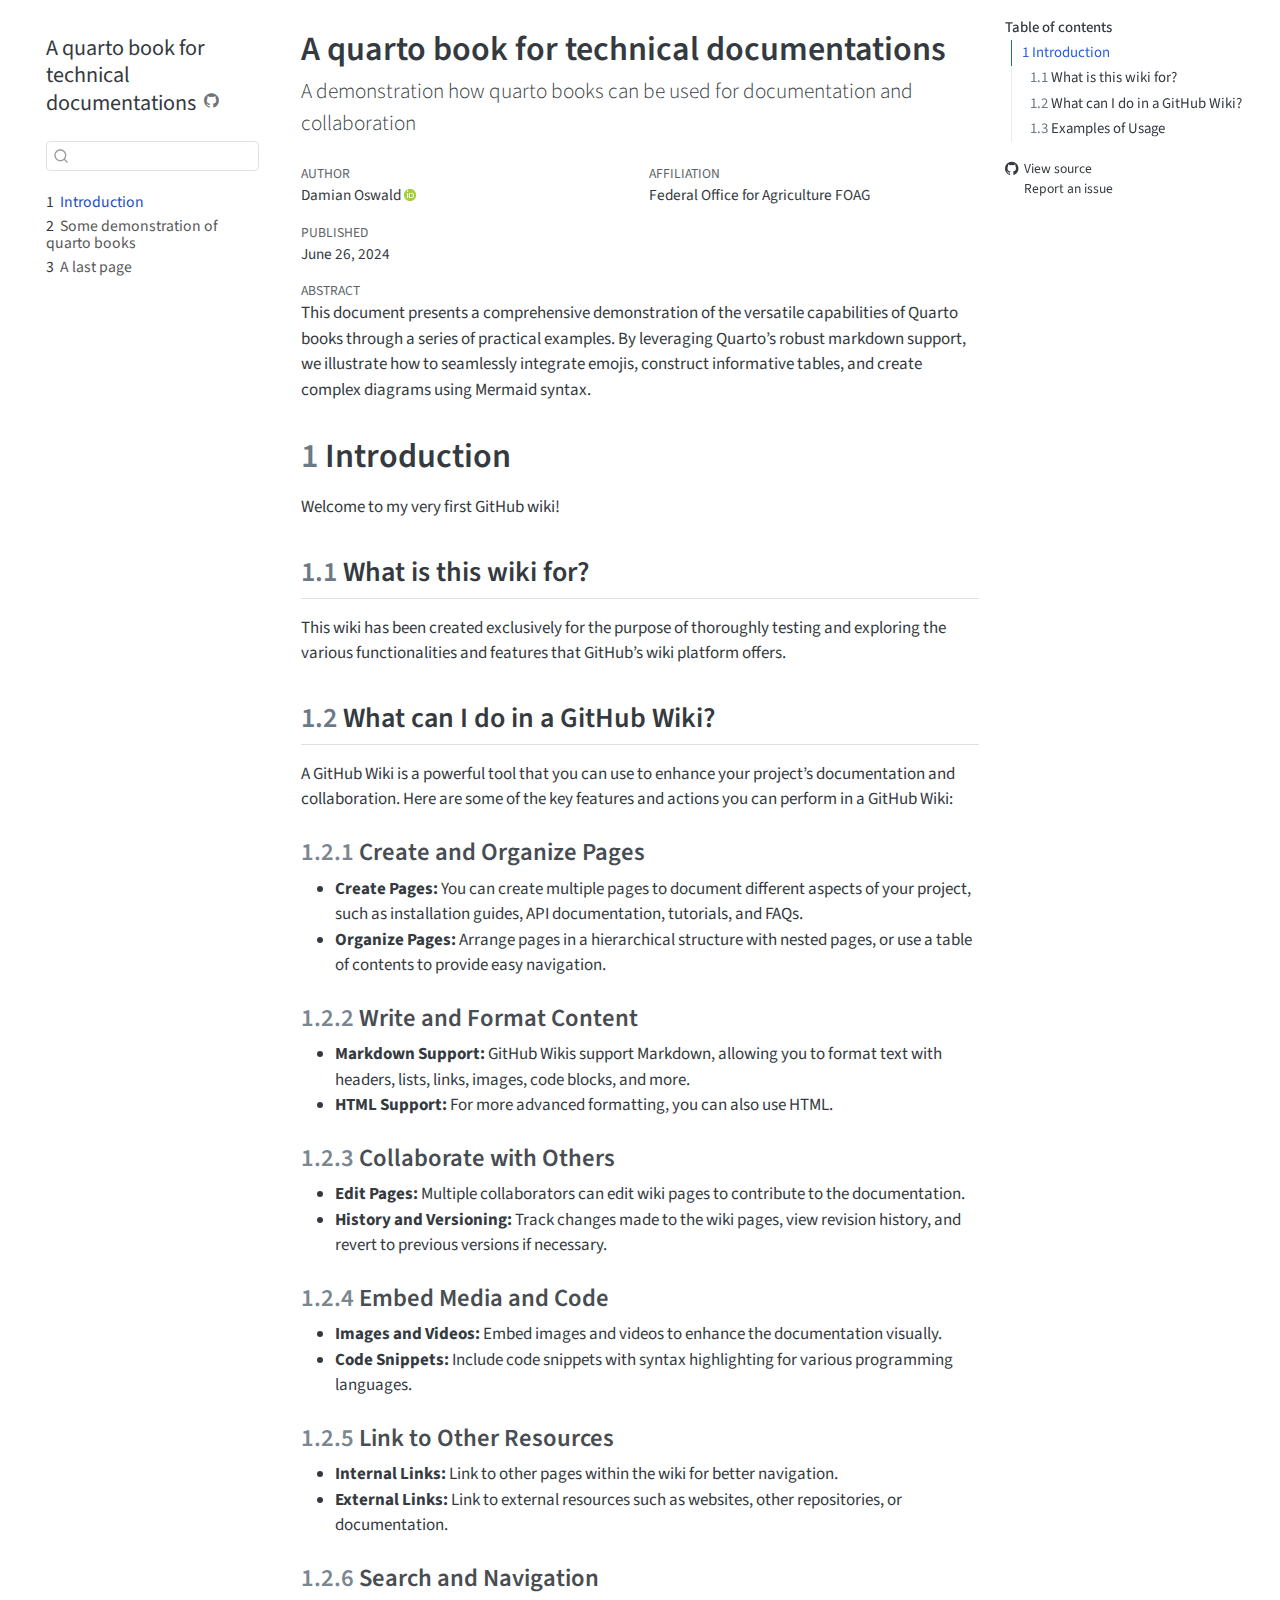
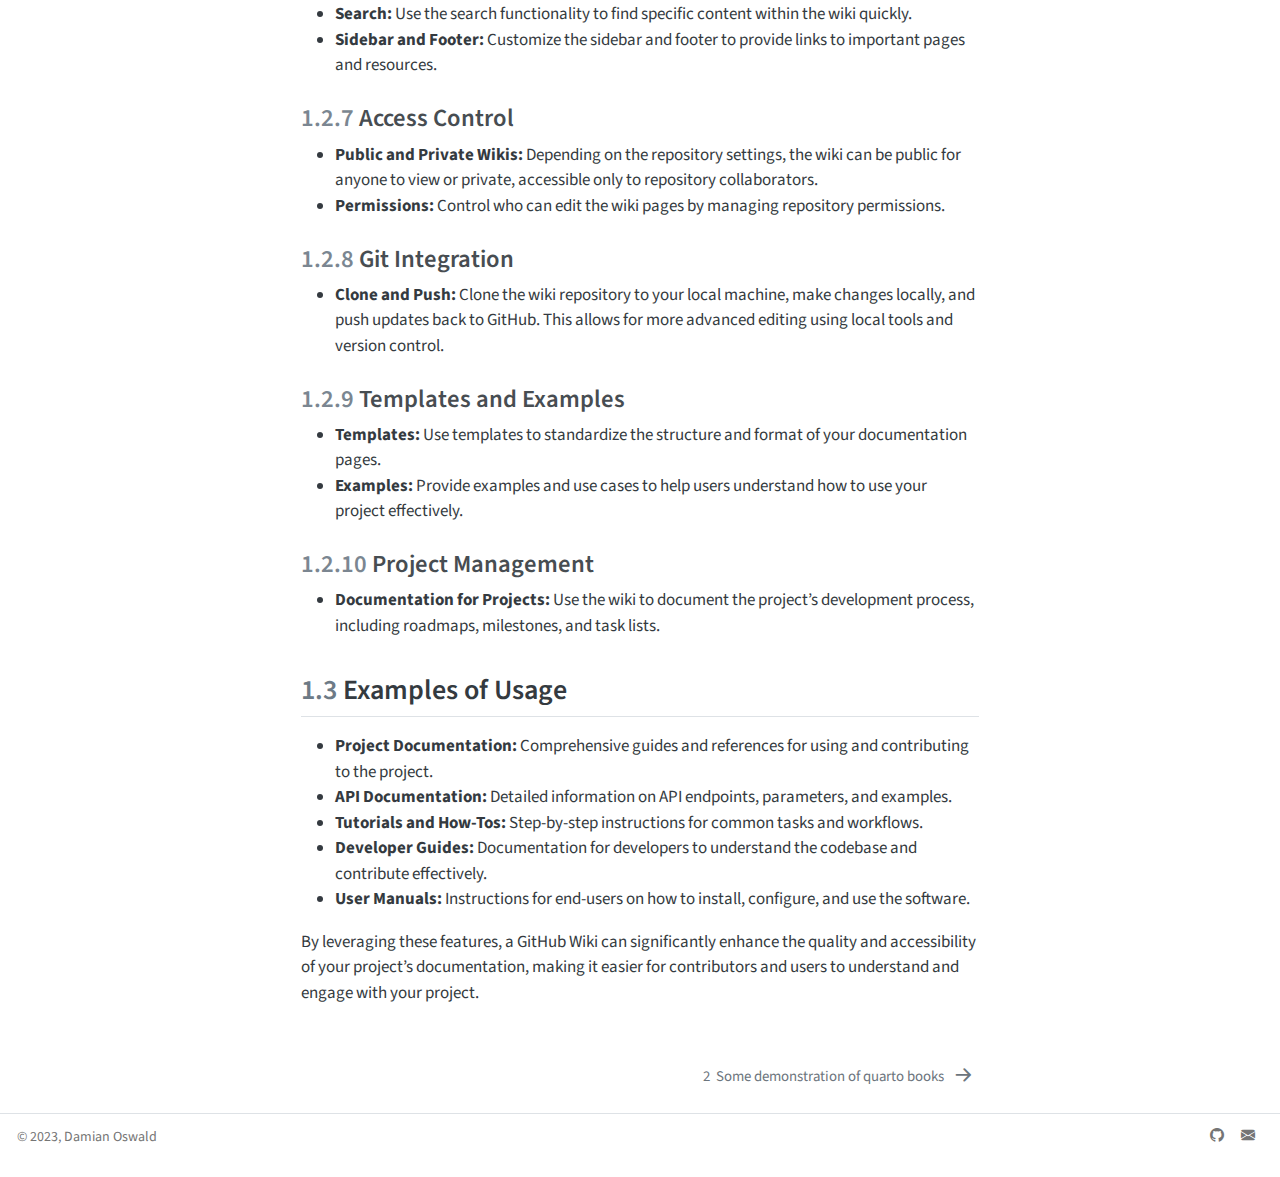
==== docs/index.html @ 8682673d "Render and update site" ====
<!DOCTYPE html>
<html xmlns="http://www.w3.org/1999/xhtml" lang="en" xml:lang="en"><head>

<meta charset="utf-8">
<meta name="generator" content="quarto-1.4.555">

<meta name="viewport" content="width=device-width, initial-scale=1.0, user-scalable=yes">

<meta name="author" content="Damian Oswald">
<meta name="dcterms.date" content="2024-06-26">

<title>A quarto book for technical documentations</title>
<style>
code{white-space: pre-wrap;}
span.smallcaps{font-variant: small-caps;}
div.columns{display: flex; gap: min(4vw, 1.5em);}
div.column{flex: auto; overflow-x: auto;}
div.hanging-indent{margin-left: 1.5em; text-indent: -1.5em;}
ul.task-list{list-style: none;}
ul.task-list li input[type="checkbox"] {
  width: 0.8em;
  margin: 0 0.8em 0.2em -1em; /* quarto-specific, see https://github.com/quarto-dev/quarto-cli/issues/4556 */ 
  vertical-align: middle;
}
</style>


<script src="site_libs/quarto-nav/quarto-nav.js"></script>
<script src="site_libs/quarto-nav/headroom.min.js"></script>
<script src="site_libs/clipboard/clipboard.min.js"></script>
<script src="site_libs/quarto-search/autocomplete.umd.js"></script>
<script src="site_libs/quarto-search/fuse.min.js"></script>
<script src="site_libs/quarto-search/quarto-search.js"></script>
<meta name="quarto:offset" content="./">
<link href="./demo.html" rel="next">
<script src="site_libs/quarto-html/quarto.js"></script>
<script src="site_libs/quarto-html/popper.min.js"></script>
<script src="site_libs/quarto-html/tippy.umd.min.js"></script>
<script src="site_libs/quarto-html/anchor.min.js"></script>
<link href="site_libs/quarto-html/tippy.css" rel="stylesheet">
<link href="site_libs/quarto-html/quarto-syntax-highlighting.css" rel="stylesheet" id="quarto-text-highlighting-styles">
<script src="site_libs/bootstrap/bootstrap.min.js"></script>
<link href="site_libs/bootstrap/bootstrap-icons.css" rel="stylesheet">
<link href="site_libs/bootstrap/bootstrap.min.css" rel="stylesheet" id="quarto-bootstrap" data-mode="light">
<script id="quarto-search-options" type="application/json">{
  "location": "sidebar",
  "copy-button": false,
  "collapse-after": 3,
  "panel-placement": "start",
  "type": "textbox",
  "limit": 50,
  "keyboard-shortcut": [
    "f",
    "/",
    "s"
  ],
  "show-item-context": false,
  "language": {
    "search-no-results-text": "No results",
    "search-matching-documents-text": "matching documents",
    "search-copy-link-title": "Copy link to search",
    "search-hide-matches-text": "Hide additional matches",
    "search-more-match-text": "more match in this document",
    "search-more-matches-text": "more matches in this document",
    "search-clear-button-title": "Clear",
    "search-text-placeholder": "",
    "search-detached-cancel-button-title": "Cancel",
    "search-submit-button-title": "Submit",
    "search-label": "Search"
  }
}</script>


</head>

<body class="nav-sidebar floating">

<div id="quarto-search-results"></div>
  <header id="quarto-header" class="headroom fixed-top">
  <nav class="quarto-secondary-nav">
    <div class="container-fluid d-flex">
      <button type="button" class="quarto-btn-toggle btn" data-bs-toggle="collapse" data-bs-target=".quarto-sidebar-collapse-item" aria-controls="quarto-sidebar" aria-expanded="false" aria-label="Toggle sidebar navigation" onclick="if (window.quartoToggleHeadroom) { window.quartoToggleHeadroom(); }">
        <i class="bi bi-layout-text-sidebar-reverse"></i>
      </button>
        <nav class="quarto-page-breadcrumbs" aria-label="breadcrumb"><ol class="breadcrumb"><li class="breadcrumb-item"><a href="./index.html"><span class="chapter-number">1</span>&nbsp; <span class="chapter-title">Introduction</span></a></li></ol></nav>
        <a class="flex-grow-1" role="button" data-bs-toggle="collapse" data-bs-target=".quarto-sidebar-collapse-item" aria-controls="quarto-sidebar" aria-expanded="false" aria-label="Toggle sidebar navigation" onclick="if (window.quartoToggleHeadroom) { window.quartoToggleHeadroom(); }">      
        </a>
      <button type="button" class="btn quarto-search-button" aria-label="" onclick="window.quartoOpenSearch();">
        <i class="bi bi-search"></i>
      </button>
    </div>
  </nav>
</header>
<!-- content -->
<div id="quarto-content" class="quarto-container page-columns page-rows-contents page-layout-article">
<!-- sidebar -->
  <nav id="quarto-sidebar" class="sidebar collapse collapse-horizontal quarto-sidebar-collapse-item sidebar-navigation floating overflow-auto">
    <div class="pt-lg-2 mt-2 text-left sidebar-header">
    <div class="sidebar-title mb-0 py-0">
      <a href="./">A quarto book for technical documentations</a> 
        <div class="sidebar-tools-main">
    <a href="https://github.com/damian-oswald/test-wiki" title="Source Code" class="quarto-navigation-tool px-1" aria-label="Source Code"><i class="bi bi-github"></i></a>
</div>
    </div>
      </div>
        <div class="mt-2 flex-shrink-0 align-items-center">
        <div class="sidebar-search">
        <div id="quarto-search" class="" title="Search"></div>
        </div>
        </div>
    <div class="sidebar-menu-container"> 
    <ul class="list-unstyled mt-1">
        <li class="sidebar-item">
  <div class="sidebar-item-container"> 
  <a href="./index.html" class="sidebar-item-text sidebar-link active">
 <span class="menu-text"><span class="chapter-number">1</span>&nbsp; <span class="chapter-title">Introduction</span></span></a>
  </div>
</li>
        <li class="sidebar-item">
  <div class="sidebar-item-container"> 
  <a href="./demo.html" class="sidebar-item-text sidebar-link">
 <span class="menu-text"><span class="chapter-number">2</span>&nbsp; <span class="chapter-title">Some demonstration of quarto books</span></span></a>
  </div>
</li>
        <li class="sidebar-item">
  <div class="sidebar-item-container"> 
  <a href="./last.html" class="sidebar-item-text sidebar-link">
 <span class="menu-text"><span class="chapter-number">3</span>&nbsp; <span class="chapter-title">A last page</span></span></a>
  </div>
</li>
    </ul>
    </div>
</nav>
<div id="quarto-sidebar-glass" class="quarto-sidebar-collapse-item" data-bs-toggle="collapse" data-bs-target=".quarto-sidebar-collapse-item"></div>
<!-- margin-sidebar -->
    <div id="quarto-margin-sidebar" class="sidebar margin-sidebar">
        <nav id="TOC" role="doc-toc" class="toc-active">
    <h2 id="toc-title">Table of contents</h2>
   
  <ul>
  <li><a href="#introduction" id="toc-introduction" class="nav-link active" data-scroll-target="#introduction"><span class="header-section-number">1</span> Introduction</a>
  <ul class="collapse">
  <li><a href="#what-is-this-wiki-for" id="toc-what-is-this-wiki-for" class="nav-link" data-scroll-target="#what-is-this-wiki-for"><span class="header-section-number">1.1</span> What is this wiki for?</a></li>
  <li><a href="#what-can-i-do-in-a-github-wiki" id="toc-what-can-i-do-in-a-github-wiki" class="nav-link" data-scroll-target="#what-can-i-do-in-a-github-wiki"><span class="header-section-number">1.2</span> What can I do in a GitHub Wiki?</a>
  <ul class="collapse">
  <li><a href="#create-and-organize-pages" id="toc-create-and-organize-pages" class="nav-link" data-scroll-target="#create-and-organize-pages"><span class="header-section-number">1.2.1</span> Create and Organize Pages</a></li>
  <li><a href="#write-and-format-content" id="toc-write-and-format-content" class="nav-link" data-scroll-target="#write-and-format-content"><span class="header-section-number">1.2.2</span> Write and Format Content</a></li>
  <li><a href="#collaborate-with-others" id="toc-collaborate-with-others" class="nav-link" data-scroll-target="#collaborate-with-others"><span class="header-section-number">1.2.3</span> Collaborate with Others</a></li>
  <li><a href="#embed-media-and-code" id="toc-embed-media-and-code" class="nav-link" data-scroll-target="#embed-media-and-code"><span class="header-section-number">1.2.4</span> Embed Media and Code</a></li>
  <li><a href="#link-to-other-resources" id="toc-link-to-other-resources" class="nav-link" data-scroll-target="#link-to-other-resources"><span class="header-section-number">1.2.5</span> Link to Other Resources</a></li>
  <li><a href="#search-and-navigation" id="toc-search-and-navigation" class="nav-link" data-scroll-target="#search-and-navigation"><span class="header-section-number">1.2.6</span> Search and Navigation</a></li>
  <li><a href="#access-control" id="toc-access-control" class="nav-link" data-scroll-target="#access-control"><span class="header-section-number">1.2.7</span> Access Control</a></li>
  <li><a href="#git-integration" id="toc-git-integration" class="nav-link" data-scroll-target="#git-integration"><span class="header-section-number">1.2.8</span> Git Integration</a></li>
  <li><a href="#templates-and-examples" id="toc-templates-and-examples" class="nav-link" data-scroll-target="#templates-and-examples"><span class="header-section-number">1.2.9</span> Templates and Examples</a></li>
  <li><a href="#project-management" id="toc-project-management" class="nav-link" data-scroll-target="#project-management"><span class="header-section-number">1.2.10</span> Project Management</a></li>
  </ul></li>
  <li><a href="#examples-of-usage" id="toc-examples-of-usage" class="nav-link" data-scroll-target="#examples-of-usage"><span class="header-section-number">1.3</span> Examples of Usage</a></li>
  </ul></li>
  </ul>
<div class="toc-actions"><ul><li><a href="https://github.com/damian-oswald/test-wiki/blob/main/index.qmd" class="toc-action"><i class="bi bi-github"></i>View source</a></li><li><a href="https://github.com/damian-oswald/test-wiki/issues/new" class="toc-action"><i class="bi empty"></i>Report an issue</a></li></ul></div></nav>
    </div>
<!-- main -->
<main class="content" id="quarto-document-content">

<header id="title-block-header" class="quarto-title-block default">
<div class="quarto-title">
<h1 class="title">A quarto book for technical documentations</h1>
<p class="subtitle lead">A demonstration how quarto books can be used for documentation and collaboration</p>
</div>


<div class="quarto-title-meta-author">
  <div class="quarto-title-meta-heading">Author</div>
  <div class="quarto-title-meta-heading">Affiliation</div>
  
    <div class="quarto-title-meta-contents">
    <p class="author">Damian Oswald <a href="https://orcid.org/0009-0008-0658-7697" class="quarto-title-author-orcid"> <img src="[data-uri]"></a></p>
  </div>
  <div class="quarto-title-meta-contents">
        <p class="affiliation">
            Federal Office for Agriculture FOAG
          </p>
      </div>
  </div>

<div class="quarto-title-meta">

      
    <div>
    <div class="quarto-title-meta-heading">Published</div>
    <div class="quarto-title-meta-contents">
      <p class="date">June 26, 2024</p>
    </div>
  </div>
  
    
  </div>
  
<div>
  <div class="abstract">
    <div class="block-title">Abstract</div>
    This document presents a comprehensive demonstration of the versatile capabilities of Quarto books through a series of practical examples. By leveraging Quarto’s robust markdown support, we illustrate how to seamlessly integrate emojis, construct informative tables, and create complex diagrams using Mermaid syntax.
  </div>
</div>


</header>


<section id="introduction" class="level1" data-number="1">
<h1 data-number="1"><span class="header-section-number">1</span> Introduction</h1>
<p>Welcome to my very first GitHub wiki!</p>
<section id="what-is-this-wiki-for" class="level2" data-number="1.1">
<h2 data-number="1.1" class="anchored" data-anchor-id="what-is-this-wiki-for"><span class="header-section-number">1.1</span> What is this wiki for?</h2>
<p>This wiki has been created exclusively for the purpose of thoroughly testing and exploring the various functionalities and features that GitHub’s wiki platform offers.</p>
</section>
<section id="what-can-i-do-in-a-github-wiki" class="level2" data-number="1.2">
<h2 data-number="1.2" class="anchored" data-anchor-id="what-can-i-do-in-a-github-wiki"><span class="header-section-number">1.2</span> What can I do in a GitHub Wiki?</h2>
<p>A GitHub Wiki is a powerful tool that you can use to enhance your project’s documentation and collaboration. Here are some of the key features and actions you can perform in a GitHub Wiki:</p>
<section id="create-and-organize-pages" class="level3" data-number="1.2.1">
<h3 data-number="1.2.1" class="anchored" data-anchor-id="create-and-organize-pages"><span class="header-section-number">1.2.1</span> Create and Organize Pages</h3>
<ul>
<li><strong>Create Pages:</strong> You can create multiple pages to document different aspects of your project, such as installation guides, API documentation, tutorials, and FAQs.</li>
<li><strong>Organize Pages:</strong> Arrange pages in a hierarchical structure with nested pages, or use a table of contents to provide easy navigation.</li>
</ul>
</section>
<section id="write-and-format-content" class="level3" data-number="1.2.2">
<h3 data-number="1.2.2" class="anchored" data-anchor-id="write-and-format-content"><span class="header-section-number">1.2.2</span> Write and Format Content</h3>
<ul>
<li><strong>Markdown Support:</strong> GitHub Wikis support Markdown, allowing you to format text with headers, lists, links, images, code blocks, and more.</li>
<li><strong>HTML Support:</strong> For more advanced formatting, you can also use HTML.</li>
</ul>
</section>
<section id="collaborate-with-others" class="level3" data-number="1.2.3">
<h3 data-number="1.2.3" class="anchored" data-anchor-id="collaborate-with-others"><span class="header-section-number">1.2.3</span> Collaborate with Others</h3>
<ul>
<li><strong>Edit Pages:</strong> Multiple collaborators can edit wiki pages to contribute to the documentation.</li>
<li><strong>History and Versioning:</strong> Track changes made to the wiki pages, view revision history, and revert to previous versions if necessary.</li>
</ul>
</section>
<section id="embed-media-and-code" class="level3" data-number="1.2.4">
<h3 data-number="1.2.4" class="anchored" data-anchor-id="embed-media-and-code"><span class="header-section-number">1.2.4</span> Embed Media and Code</h3>
<ul>
<li><strong>Images and Videos:</strong> Embed images and videos to enhance the documentation visually.</li>
<li><strong>Code Snippets:</strong> Include code snippets with syntax highlighting for various programming languages.</li>
</ul>
</section>
<section id="link-to-other-resources" class="level3" data-number="1.2.5">
<h3 data-number="1.2.5" class="anchored" data-anchor-id="link-to-other-resources"><span class="header-section-number">1.2.5</span> Link to Other Resources</h3>
<ul>
<li><strong>Internal Links:</strong> Link to other pages within the wiki for better navigation.</li>
<li><strong>External Links:</strong> Link to external resources such as websites, other repositories, or documentation.</li>
</ul>
</section>
<section id="search-and-navigation" class="level3" data-number="1.2.6">
<h3 data-number="1.2.6" class="anchored" data-anchor-id="search-and-navigation"><span class="header-section-number">1.2.6</span> Search and Navigation</h3>
<ul>
<li><strong>Search:</strong> Use the search functionality to find specific content within the wiki quickly.</li>
<li><strong>Sidebar and Footer:</strong> Customize the sidebar and footer to provide links to important pages and resources.</li>
</ul>
</section>
<section id="access-control" class="level3" data-number="1.2.7">
<h3 data-number="1.2.7" class="anchored" data-anchor-id="access-control"><span class="header-section-number">1.2.7</span> Access Control</h3>
<ul>
<li><strong>Public and Private Wikis:</strong> Depending on the repository settings, the wiki can be public for anyone to view or private, accessible only to repository collaborators.</li>
<li><strong>Permissions:</strong> Control who can edit the wiki pages by managing repository permissions.</li>
</ul>
</section>
<section id="git-integration" class="level3" data-number="1.2.8">
<h3 data-number="1.2.8" class="anchored" data-anchor-id="git-integration"><span class="header-section-number">1.2.8</span> Git Integration</h3>
<ul>
<li><strong>Clone and Push:</strong> Clone the wiki repository to your local machine, make changes locally, and push updates back to GitHub. This allows for more advanced editing using local tools and version control.</li>
</ul>
</section>
<section id="templates-and-examples" class="level3" data-number="1.2.9">
<h3 data-number="1.2.9" class="anchored" data-anchor-id="templates-and-examples"><span class="header-section-number">1.2.9</span> Templates and Examples</h3>
<ul>
<li><strong>Templates:</strong> Use templates to standardize the structure and format of your documentation pages.</li>
<li><strong>Examples:</strong> Provide examples and use cases to help users understand how to use your project effectively.</li>
</ul>
</section>
<section id="project-management" class="level3" data-number="1.2.10">
<h3 data-number="1.2.10" class="anchored" data-anchor-id="project-management"><span class="header-section-number">1.2.10</span> Project Management</h3>
<ul>
<li><strong>Documentation for Projects:</strong> Use the wiki to document the project’s development process, including roadmaps, milestones, and task lists.</li>
</ul>
</section>
</section>
<section id="examples-of-usage" class="level2" data-number="1.3">
<h2 data-number="1.3" class="anchored" data-anchor-id="examples-of-usage"><span class="header-section-number">1.3</span> Examples of Usage</h2>
<ul>
<li><strong>Project Documentation:</strong> Comprehensive guides and references for using and contributing to the project.</li>
<li><strong>API Documentation:</strong> Detailed information on API endpoints, parameters, and examples.</li>
<li><strong>Tutorials and How-Tos:</strong> Step-by-step instructions for common tasks and workflows.</li>
<li><strong>Developer Guides:</strong> Documentation for developers to understand the codebase and contribute effectively.</li>
<li><strong>User Manuals:</strong> Instructions for end-users on how to install, configure, and use the software.</li>
</ul>
<p>By leveraging these features, a GitHub Wiki can significantly enhance the quality and accessibility of your project’s documentation, making it easier for contributors and users to understand and engage with your project.</p>


</section>
</section>

</main> <!-- /main -->
<script id="quarto-html-after-body" type="application/javascript">
window.document.addEventListener("DOMContentLoaded", function (event) {
  const toggleBodyColorMode = (bsSheetEl) => {
    const mode = bsSheetEl.getAttribute("data-mode");
    const bodyEl = window.document.querySelector("body");
    if (mode === "dark") {
      bodyEl.classList.add("quarto-dark");
      bodyEl.classList.remove("quarto-light");
    } else {
      bodyEl.classList.add("quarto-light");
      bodyEl.classList.remove("quarto-dark");
    }
  }
  const toggleBodyColorPrimary = () => {
    const bsSheetEl = window.document.querySelector("link#quarto-bootstrap");
    if (bsSheetEl) {
      toggleBodyColorMode(bsSheetEl);
    }
  }
  toggleBodyColorPrimary();  
  const icon = "";
  const anchorJS = new window.AnchorJS();
  anchorJS.options = {
    placement: 'right',
    icon: icon
  };
  anchorJS.add('.anchored');
  const isCodeAnnotation = (el) => {
    for (const clz of el.classList) {
      if (clz.startsWith('code-annotation-')) {                     
        return true;
      }
    }
    return false;
  }
  const clipboard = new window.ClipboardJS('.code-copy-button', {
    text: function(trigger) {
      const codeEl = trigger.previousElementSibling.cloneNode(true);
      for (const childEl of codeEl.children) {
        if (isCodeAnnotation(childEl)) {
          childEl.remove();
        }
      }
      return codeEl.innerText;
    }
  });
  clipboard.on('success', function(e) {
    // button target
    const button = e.trigger;
    // don't keep focus
    button.blur();
    // flash "checked"
    button.classList.add('code-copy-button-checked');
    var currentTitle = button.getAttribute("title");
    button.setAttribute("title", "Copied!");
    let tooltip;
    if (window.bootstrap) {
      button.setAttribute("data-bs-toggle", "tooltip");
      button.setAttribute("data-bs-placement", "left");
      button.setAttribute("data-bs-title", "Copied!");
      tooltip = new bootstrap.Tooltip(button, 
        { trigger: "manual", 
          customClass: "code-copy-button-tooltip",
          offset: [0, -8]});
      tooltip.show();    
    }
    setTimeout(function() {
      if (tooltip) {
        tooltip.hide();
        button.removeAttribute("data-bs-title");
        button.removeAttribute("data-bs-toggle");
        button.removeAttribute("data-bs-placement");
      }
      button.setAttribute("title", currentTitle);
      button.classList.remove('code-copy-button-checked');
    }, 1000);
    // clear code selection
    e.clearSelection();
  });
    var localhostRegex = new RegExp(/^(?:http|https):\/\/localhost\:?[0-9]*\//);
    var mailtoRegex = new RegExp(/^mailto:/);
      var filterRegex = new RegExp('/' + window.location.host + '/');
    var isInternal = (href) => {
        return filterRegex.test(href) || localhostRegex.test(href) || mailtoRegex.test(href);
    }
    // Inspect non-navigation links and adorn them if external
 	var links = window.document.querySelectorAll('a[href]:not(.nav-link):not(.navbar-brand):not(.toc-action):not(.sidebar-link):not(.sidebar-item-toggle):not(.pagination-link):not(.no-external):not([aria-hidden]):not(.dropdown-item):not(.quarto-navigation-tool)');
    for (var i=0; i<links.length; i++) {
      const link = links[i];
      if (!isInternal(link.href)) {
        // undo the damage that might have been done by quarto-nav.js in the case of
        // links that we want to consider external
        if (link.dataset.originalHref !== undefined) {
          link.href = link.dataset.originalHref;
        }
      }
    }
  function tippyHover(el, contentFn, onTriggerFn, onUntriggerFn) {
    const config = {
      allowHTML: true,
      maxWidth: 500,
      delay: 100,
      arrow: false,
      appendTo: function(el) {
          return el.parentElement;
      },
      interactive: true,
      interactiveBorder: 10,
      theme: 'quarto',
      placement: 'bottom-start',
    };
    if (contentFn) {
      config.content = contentFn;
    }
    if (onTriggerFn) {
      config.onTrigger = onTriggerFn;
    }
    if (onUntriggerFn) {
      config.onUntrigger = onUntriggerFn;
    }
    window.tippy(el, config); 
  }
  const noterefs = window.document.querySelectorAll('a[role="doc-noteref"]');
  for (var i=0; i<noterefs.length; i++) {
    const ref = noterefs[i];
    tippyHover(ref, function() {
      // use id or data attribute instead here
      let href = ref.getAttribute('data-footnote-href') || ref.getAttribute('href');
      try { href = new URL(href).hash; } catch {}
      const id = href.replace(/^#\/?/, "");
      const note = window.document.getElementById(id);
      if (note) {
        return note.innerHTML;
      } else {
        return "";
      }
    });
  }
  const xrefs = window.document.querySelectorAll('a.quarto-xref');
  const processXRef = (id, note) => {
    // Strip column container classes
    const stripColumnClz = (el) => {
      el.classList.remove("page-full", "page-columns");
      if (el.children) {
        for (const child of el.children) {
          stripColumnClz(child);
        }
      }
    }
    stripColumnClz(note)
    if (id === null || id.startsWith('sec-')) {
      // Special case sections, only their first couple elements
      const container = document.createElement("div");
      if (note.children && note.children.length > 2) {
        container.appendChild(note.children[0].cloneNode(true));
        for (let i = 1; i < note.children.length; i++) {
          const child = note.children[i];
          if (child.tagName === "P" && child.innerText === "") {
            continue;
          } else {
            container.appendChild(child.cloneNode(true));
            break;
          }
        }
        if (window.Quarto?.typesetMath) {
          window.Quarto.typesetMath(container);
        }
        return container.innerHTML
      } else {
        if (window.Quarto?.typesetMath) {
          window.Quarto.typesetMath(note);
        }
        return note.innerHTML;
      }
    } else {
      // Remove any anchor links if they are present
      const anchorLink = note.querySelector('a.anchorjs-link');
      if (anchorLink) {
        anchorLink.remove();
      }
      if (window.Quarto?.typesetMath) {
        window.Quarto.typesetMath(note);
      }
      // TODO in 1.5, we should make sure this works without a callout special case
      if (note.classList.contains("callout")) {
        return note.outerHTML;
      } else {
        return note.innerHTML;
      }
    }
  }
  for (var i=0; i<xrefs.length; i++) {
    const xref = xrefs[i];
    tippyHover(xref, undefined, function(instance) {
      instance.disable();
      let url = xref.getAttribute('href');
      let hash = undefined; 
      if (url.startsWith('#')) {
        hash = url;
      } else {
        try { hash = new URL(url).hash; } catch {}
      }
      if (hash) {
        const id = hash.replace(/^#\/?/, "");
        const note = window.document.getElementById(id);
        if (note !== null) {
          try {
            const html = processXRef(id, note.cloneNode(true));
            instance.setContent(html);
          } finally {
            instance.enable();
            instance.show();
          }
        } else {
          // See if we can fetch this
          fetch(url.split('#')[0])
          .then(res => res.text())
          .then(html => {
            const parser = new DOMParser();
            const htmlDoc = parser.parseFromString(html, "text/html");
            const note = htmlDoc.getElementById(id);
            if (note !== null) {
              const html = processXRef(id, note);
              instance.setContent(html);
            } 
          }).finally(() => {
            instance.enable();
            instance.show();
          });
        }
      } else {
        // See if we can fetch a full url (with no hash to target)
        // This is a special case and we should probably do some content thinning / targeting
        fetch(url)
        .then(res => res.text())
        .then(html => {
          const parser = new DOMParser();
          const htmlDoc = parser.parseFromString(html, "text/html");
          const note = htmlDoc.querySelector('main.content');
          if (note !== null) {
            // This should only happen for chapter cross references
            // (since there is no id in the URL)
            // remove the first header
            if (note.children.length > 0 && note.children[0].tagName === "HEADER") {
              note.children[0].remove();
            }
            const html = processXRef(null, note);
            instance.setContent(html);
          } 
        }).finally(() => {
          instance.enable();
          instance.show();
        });
      }
    }, function(instance) {
    });
  }
      let selectedAnnoteEl;
      const selectorForAnnotation = ( cell, annotation) => {
        let cellAttr = 'data-code-cell="' + cell + '"';
        let lineAttr = 'data-code-annotation="' +  annotation + '"';
        const selector = 'span[' + cellAttr + '][' + lineAttr + ']';
        return selector;
      }
      const selectCodeLines = (annoteEl) => {
        const doc = window.document;
        const targetCell = annoteEl.getAttribute("data-target-cell");
        const targetAnnotation = annoteEl.getAttribute("data-target-annotation");
        const annoteSpan = window.document.querySelector(selectorForAnnotation(targetCell, targetAnnotation));
        const lines = annoteSpan.getAttribute("data-code-lines").split(",");
        const lineIds = lines.map((line) => {
          return targetCell + "-" + line;
        })
        let top = null;
        let height = null;
        let parent = null;
        if (lineIds.length > 0) {
            //compute the position of the single el (top and bottom and make a div)
            const el = window.document.getElementById(lineIds[0]);
            top = el.offsetTop;
            height = el.offsetHeight;
            parent = el.parentElement.parentElement;
          if (lineIds.length > 1) {
            const lastEl = window.document.getElementById(lineIds[lineIds.length - 1]);
            const bottom = lastEl.offsetTop + lastEl.offsetHeight;
            height = bottom - top;
          }
          if (top !== null && height !== null && parent !== null) {
            // cook up a div (if necessary) and position it 
            let div = window.document.getElementById("code-annotation-line-highlight");
            if (div === null) {
              div = window.document.createElement("div");
              div.setAttribute("id", "code-annotation-line-highlight");
              div.style.position = 'absolute';
              parent.appendChild(div);
            }
            div.style.top = top - 2 + "px";
            div.style.height = height + 4 + "px";
            div.style.left = 0;
            let gutterDiv = window.document.getElementById("code-annotation-line-highlight-gutter");
            if (gutterDiv === null) {
              gutterDiv = window.document.createElement("div");
              gutterDiv.setAttribute("id", "code-annotation-line-highlight-gutter");
              gutterDiv.style.position = 'absolute';
              const codeCell = window.document.getElementById(targetCell);
              const gutter = codeCell.querySelector('.code-annotation-gutter');
              gutter.appendChild(gutterDiv);
            }
            gutterDiv.style.top = top - 2 + "px";
            gutterDiv.style.height = height + 4 + "px";
          }
          selectedAnnoteEl = annoteEl;
        }
      };
      const unselectCodeLines = () => {
        const elementsIds = ["code-annotation-line-highlight", "code-annotation-line-highlight-gutter"];
        elementsIds.forEach((elId) => {
          const div = window.document.getElementById(elId);
          if (div) {
            div.remove();
          }
        });
        selectedAnnoteEl = undefined;
      };
        // Handle positioning of the toggle
    window.addEventListener(
      "resize",
      throttle(() => {
        elRect = undefined;
        if (selectedAnnoteEl) {
          selectCodeLines(selectedAnnoteEl);
        }
      }, 10)
    );
    function throttle(fn, ms) {
    let throttle = false;
    let timer;
      return (...args) => {
        if(!throttle) { // first call gets through
            fn.apply(this, args);
            throttle = true;
        } else { // all the others get throttled
            if(timer) clearTimeout(timer); // cancel #2
            timer = setTimeout(() => {
              fn.apply(this, args);
              timer = throttle = false;
            }, ms);
        }
      };
    }
      // Attach click handler to the DT
      const annoteDls = window.document.querySelectorAll('dt[data-target-cell]');
      for (const annoteDlNode of annoteDls) {
        annoteDlNode.addEventListener('click', (event) => {
          const clickedEl = event.target;
          if (clickedEl !== selectedAnnoteEl) {
            unselectCodeLines();
            const activeEl = window.document.querySelector('dt[data-target-cell].code-annotation-active');
            if (activeEl) {
              activeEl.classList.remove('code-annotation-active');
            }
            selectCodeLines(clickedEl);
            clickedEl.classList.add('code-annotation-active');
          } else {
            // Unselect the line
            unselectCodeLines();
            clickedEl.classList.remove('code-annotation-active');
          }
        });
      }
  const findCites = (el) => {
    const parentEl = el.parentElement;
    if (parentEl) {
      const cites = parentEl.dataset.cites;
      if (cites) {
        return {
          el,
          cites: cites.split(' ')
        };
      } else {
        return findCites(el.parentElement)
      }
    } else {
      return undefined;
    }
  };
  var bibliorefs = window.document.querySelectorAll('a[role="doc-biblioref"]');
  for (var i=0; i<bibliorefs.length; i++) {
    const ref = bibliorefs[i];
    const citeInfo = findCites(ref);
    if (citeInfo) {
      tippyHover(citeInfo.el, function() {
        var popup = window.document.createElement('div');
        citeInfo.cites.forEach(function(cite) {
          var citeDiv = window.document.createElement('div');
          citeDiv.classList.add('hanging-indent');
          citeDiv.classList.add('csl-entry');
          var biblioDiv = window.document.getElementById('ref-' + cite);
          if (biblioDiv) {
            citeDiv.innerHTML = biblioDiv.innerHTML;
          }
          popup.appendChild(citeDiv);
        });
        return popup.innerHTML;
      });
    }
  }
});
</script>
<nav class="page-navigation">
  <div class="nav-page nav-page-previous">
  </div>
  <div class="nav-page nav-page-next">
      <a href="./demo.html" class="pagination-link" aria-label="Some demonstration of quarto books">
        <span class="nav-page-text"><span class="chapter-number">2</span>&nbsp; <span class="chapter-title">Some demonstration of quarto books</span></span> <i class="bi bi-arrow-right-short"></i>
      </a>
  </div>
</nav>
</div> <!-- /content -->
<footer class="footer">
  <div class="nav-footer">
    <div class="nav-footer-left">
<p>© 2023, Damian Oswald</p>
</div>   
    <div class="nav-footer-center">
      &nbsp;
    <div class="toc-actions d-sm-block d-md-none"><ul><li><a href="https://github.com/damian-oswald/test-wiki/blob/main/index.qmd" class="toc-action"><i class="bi bi-github"></i>View source</a></li><li><a href="https://github.com/damian-oswald/test-wiki/issues/new" class="toc-action"><i class="bi empty"></i>Report an issue</a></li></ul></div></div>
    <div class="nav-footer-right">
      <ul class="footer-items list-unstyled">
    <li class="nav-item compact">
    <a class="nav-link" href="https://github.com/Damian-Oswald/wiki-test">
      <i class="bi bi-github" role="img">
</i> 
    </a>
  </li>  
    <li class="nav-item compact">
    <a class="nav-link" href="mailto:damian.oswald@protonmail.com">
      <i class="bi bi-envelope-fill" role="img">
</i> 
    </a>
  </li>  
</ul>
    </div>
  </div>
</footer>




</body></html>
---- docs/site_libs/quarto-html/tippy.css ----
.tippy-box[data-animation=fade][data-state=hidden]{opacity:0}[data-tippy-root]{max-width:calc(100vw - 10px)}.tippy-box{position:relative;background-color:#333;color:#fff;border-radius:4px;font-size:14px;line-height:1.4;white-space:normal;outline:0;transition-property:transform,visibility,opacity}.tippy-box[data-placement^=top]>.tippy-arrow{bottom:0}.tippy-box[data-placement^=top]>.tippy-arrow:before{bottom:-7px;left:0;border-width:8px 8px 0;border-top-color:initial;transform-origin:center top}.tippy-box[data-placement^=bottom]>.tippy-arrow{top:0}.tippy-box[data-placement^=bottom]>.tippy-arrow:before{top:-7px;left:0;border-width:0 8px 8px;border-bottom-color:initial;transform-origin:center bottom}.tippy-box[data-placement^=left]>.tippy-arrow{right:0}.tippy-box[data-placement^=left]>.tippy-arrow:before{border-width:8px 0 8px 8px;border-left-color:initial;right:-7px;transform-origin:center left}.tippy-box[data-placement^=right]>.tippy-arrow{left:0}.tippy-box[data-placement^=right]>.tippy-arrow:before{left:-7px;border-width:8px 8px 8px 0;border-right-color:initial;transform-origin:center right}.tippy-box[data-inertia][data-state=visible]{transition-timing-function:cubic-bezier(.54,1.5,.38,1.11)}.tippy-arrow{width:16px;height:16px;color:#333}.tippy-arrow:before{content:"";position:absolute;border-color:transparent;border-style:solid}.tippy-content{position:relative;padding:5px 9px;z-index:1}
---- docs/site_libs/quarto-html/quarto-syntax-highlighting.css ----
/* quarto syntax highlight colors */
:root {
  --quarto-hl-ot-color: #003B4F;
  --quarto-hl-at-color: #657422;
  --quarto-hl-ss-color: #20794D;
  --quarto-hl-an-color: #5E5E5E;
  --quarto-hl-fu-color: #4758AB;
  --quarto-hl-st-color: #20794D;
  --quarto-hl-cf-color: #003B4F;
  --quarto-hl-op-color: #5E5E5E;
  --quarto-hl-er-color: #AD0000;
  --quarto-hl-bn-color: #AD0000;
  --quarto-hl-al-color: #AD0000;
  --quarto-hl-va-color: #111111;
  --quarto-hl-bu-color: inherit;
  --quarto-hl-ex-color: inherit;
  --quarto-hl-pp-color: #AD0000;
  --quarto-hl-in-color: #5E5E5E;
  --quarto-hl-vs-color: #20794D;
  --quarto-hl-wa-color: #5E5E5E;
  --quarto-hl-do-color: #5E5E5E;
  --quarto-hl-im-color: #00769E;
  --quarto-hl-ch-color: #20794D;
  --quarto-hl-dt-color: #AD0000;
  --quarto-hl-fl-color: #AD0000;
  --quarto-hl-co-color: #5E5E5E;
  --quarto-hl-cv-color: #5E5E5E;
  --quarto-hl-cn-color: #8f5902;
  --quarto-hl-sc-color: #5E5E5E;
  --quarto-hl-dv-color: #AD0000;
  --quarto-hl-kw-color: #003B4F;
}

/* other quarto variables */
:root {
  --quarto-font-monospace: SFMono-Regular, Menlo, Monaco, Consolas, "Liberation Mono", "Courier New", monospace;
}

pre > code.sourceCode > span {
  color: #003B4F;
}

code span {
  color: #003B4F;
}

code.sourceCode > span {
  color: #003B4F;
}

div.sourceCode,
div.sourceCode pre.sourceCode {
  color: #003B4F;
}

code span.ot {
  color: #003B4F;
  font-style: inherit;
}

code span.at {
  color: #657422;
  font-style: inherit;
}

code span.ss {
  color: #20794D;
  font-style: inherit;
}

code span.an {
  color: #5E5E5E;
  font-style: inherit;
}

code span.fu {
  color: #4758AB;
  font-style: inherit;
}

code span.st {
  color: #20794D;
  font-style: inherit;
}

code span.cf {
  color: #003B4F;
  font-style: inherit;
}

code span.op {
  color: #5E5E5E;
  font-style: inherit;
}

code span.er {
  color: #AD0000;
  font-style: inherit;
}

code span.bn {
  color: #AD0000;
  font-style: inherit;
}

code span.al {
  color: #AD0000;
  font-style: inherit;
}

code span.va {
  color: #111111;
  font-style: inherit;
}

code span.bu {
  font-style: inherit;
}

code span.ex {
  font-style: inherit;
}

code span.pp {
  color: #AD0000;
  font-style: inherit;
}

code span.in {
  color: #5E5E5E;
  font-style: inherit;
}

code span.vs {
  color: #20794D;
  font-style: inherit;
}

code span.wa {
  color: #5E5E5E;
  font-style: italic;
}

code span.do {
  color: #5E5E5E;
  font-style: italic;
}

code span.im {
  color: #00769E;
  font-style: inherit;
}

code span.ch {
  color: #20794D;
  font-style: inherit;
}

code span.dt {
  color: #AD0000;
  font-style: inherit;
}

code span.fl {
  color: #AD0000;
  font-style: inherit;
}

code span.co {
  color: #5E5E5E;
  font-style: inherit;
}

code span.cv {
  color: #5E5E5E;
  font-style: italic;
}

code span.cn {
  color: #8f5902;
  font-style: inherit;
}

code span.sc {
  color: #5E5E5E;
  font-style: inherit;
}

code span.dv {
  color: #AD0000;
  font-style: inherit;
}

code span.kw {
  color: #003B4F;
  font-style: inherit;
}

.prevent-inlining {
  content: "</";
}

/*# sourceMappingURL=debc5d5d77c3f9108843748ff7464032.css.map */
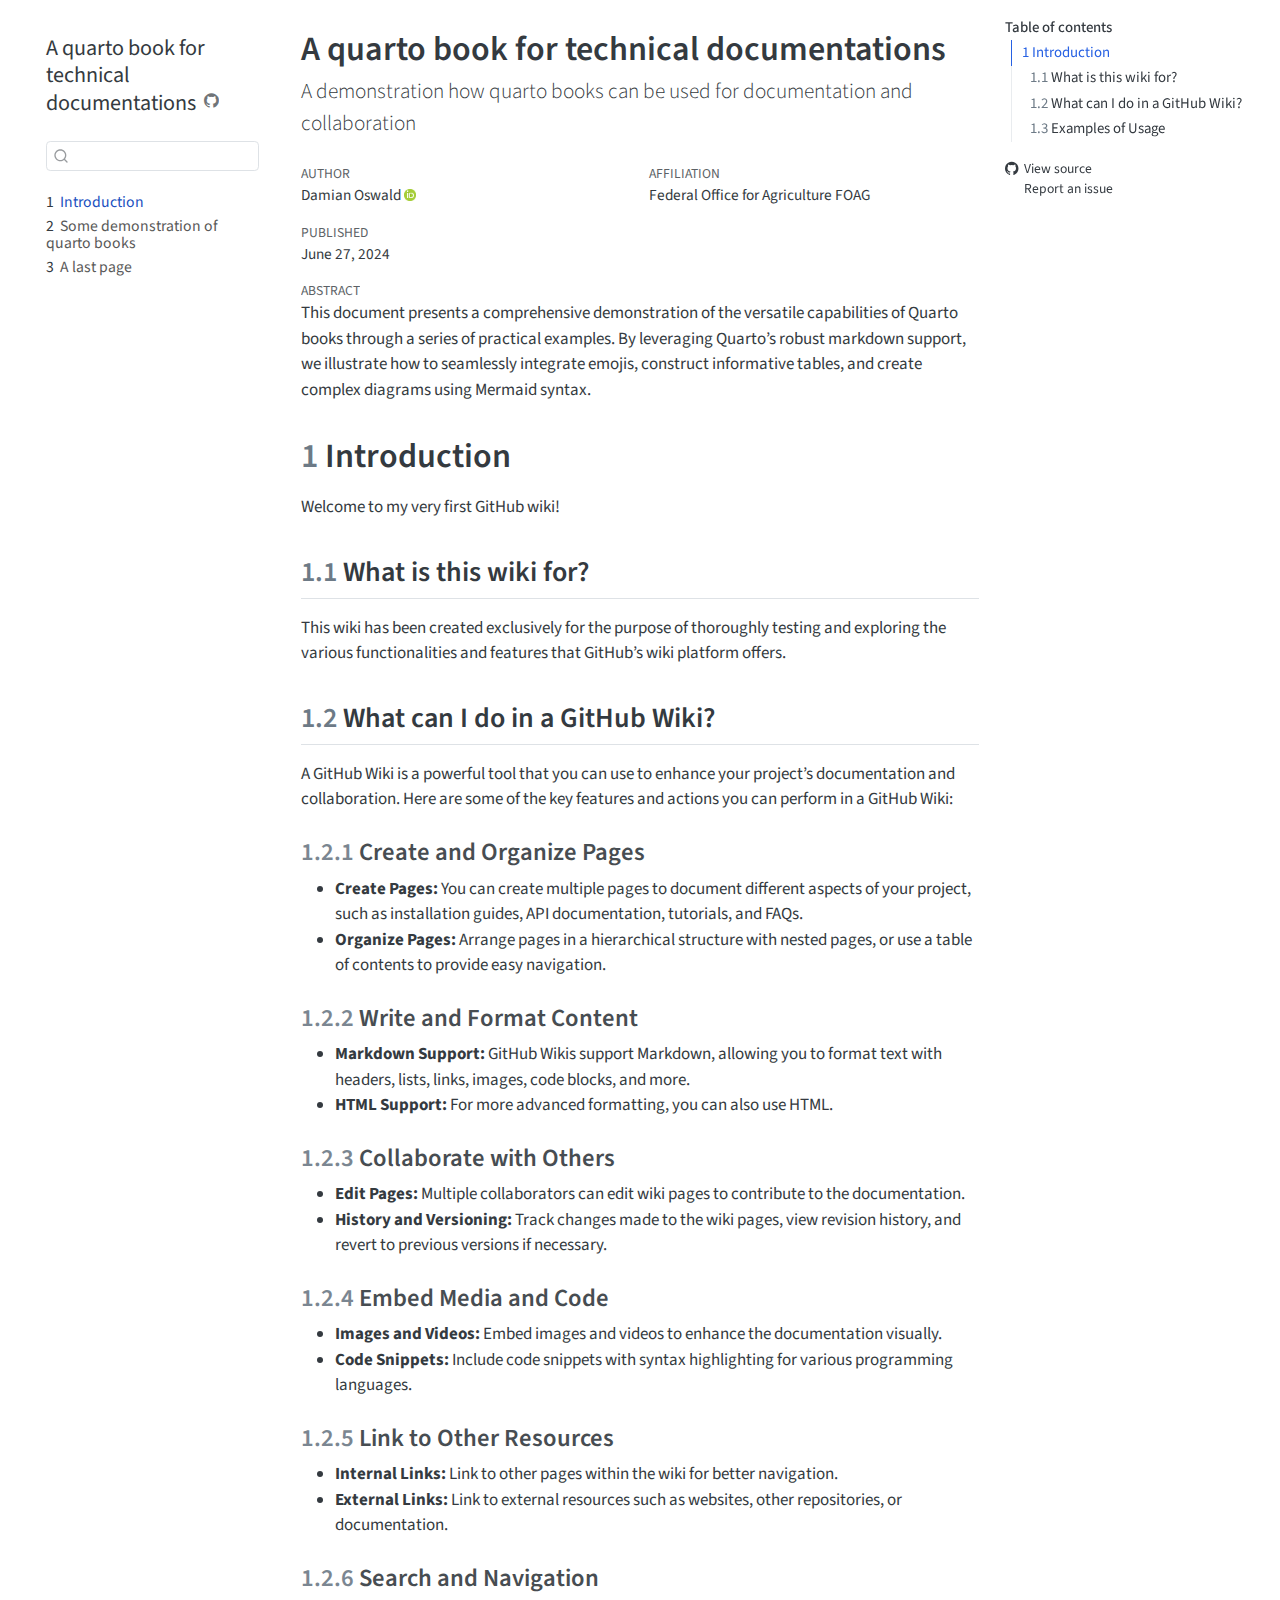
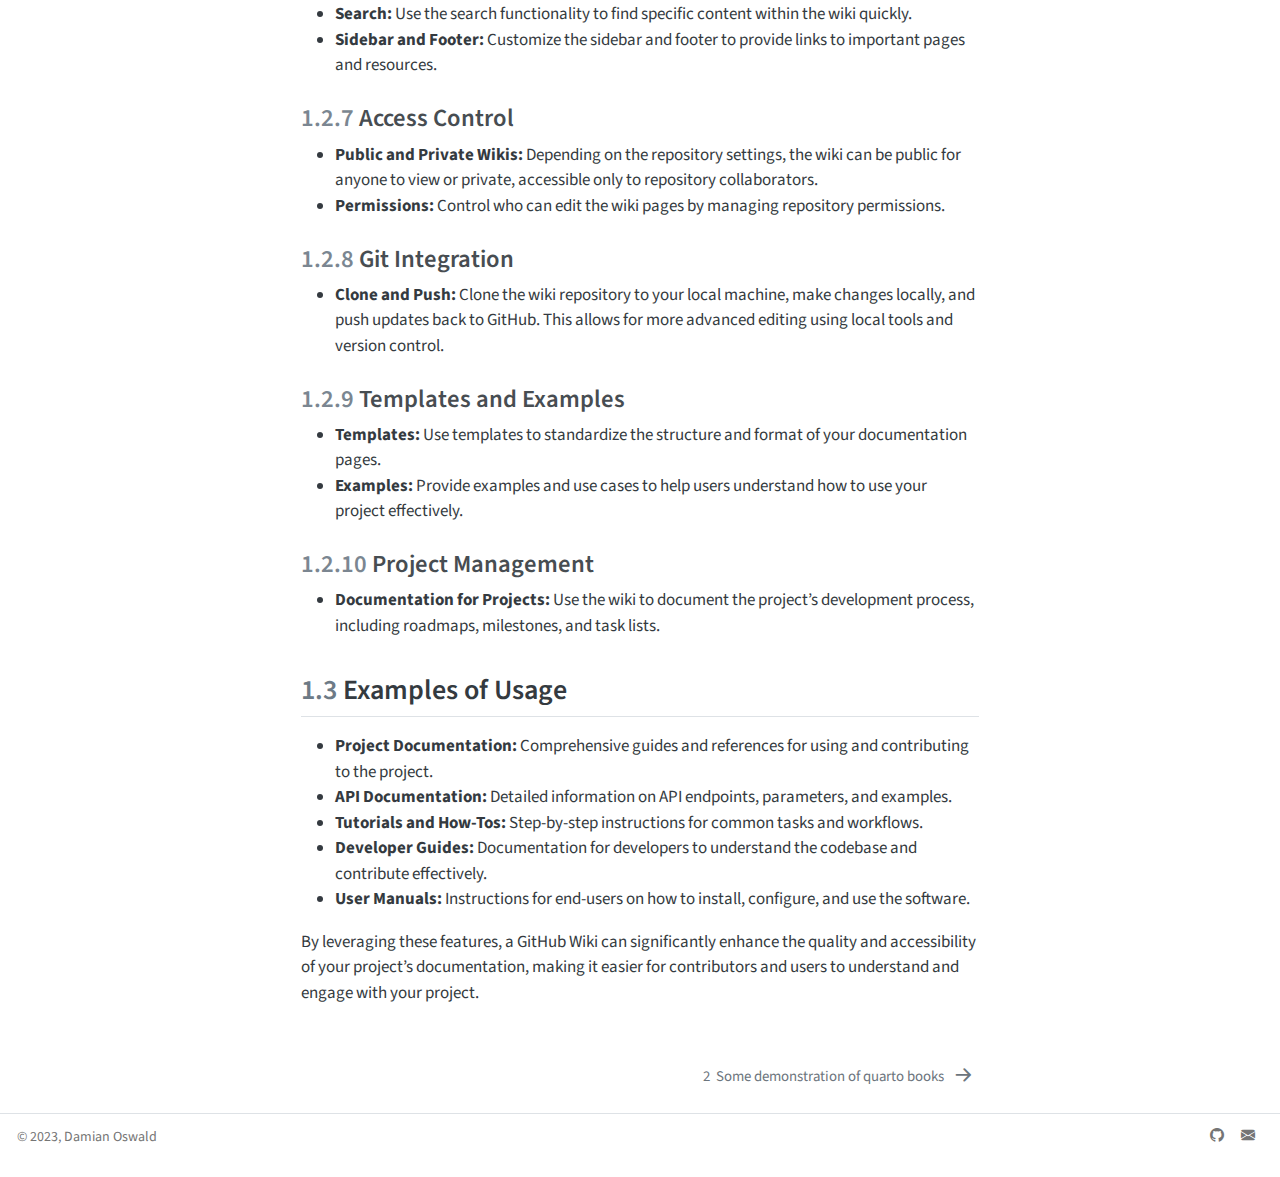
==== commit dcae52ab: "Render and update site" ====
--- a/docs/index.html
+++ b/docs/index.html
@@ -2,12 +2,12 @@
 <html xmlns="http://www.w3.org/1999/xhtml" lang="en" xml:lang="en"><head>
 
 <meta charset="utf-8">
-<meta name="generator" content="quarto-1.4.555">
+<meta name="generator" content="quarto-1.4.556">
 
 <meta name="viewport" content="width=device-width, initial-scale=1.0, user-scalable=yes">
 
 <meta name="author" content="Damian Oswald">
-<meta name="dcterms.date" content="2024-06-26">
+<meta name="dcterms.date" content="2024-06-27">
 
 <title>A quarto book for technical documentations</title>
 <style>
@@ -69,6 +69,18 @@
     "search-label": "Search"
   }
 }</script>
+<script type="application/json" class="js-hypothesis-config">
+{
+  "theme": "clean",
+  "openSidebar": false
+}
+</script>
+<script async="" src="https://hypothes.is/embed.js"></script>
+<script>
+  window.document.addEventListener("DOMContentLoaded", function (_event) {
+    document.body.classList.add('hypothesis-enabled');
+  });
+</script>
 
 
 </head>
@@ -99,7 +111,7 @@
     <div class="sidebar-title mb-0 py-0">
       <a href="./">A quarto book for technical documentations</a> 
         <div class="sidebar-tools-main">
-    <a href="https://github.com/damian-oswald/test-wiki" title="Source Code" class="quarto-navigation-tool px-1" aria-label="Source Code"><i class="bi bi-github"></i></a>
+    <a href="https://github.com/damian-oswald/wiki-test" title="Source Code" class="quarto-navigation-tool px-1" aria-label="Source Code"><i class="bi bi-github"></i></a>
 </div>
     </div>
       </div>
@@ -157,7 +169,7 @@
   <li><a href="#examples-of-usage" id="toc-examples-of-usage" class="nav-link" data-scroll-target="#examples-of-usage"><span class="header-section-number">1.3</span> Examples of Usage</a></li>
   </ul></li>
   </ul>
-<div class="toc-actions"><ul><li><a href="https://github.com/damian-oswald/test-wiki/blob/main/index.qmd" class="toc-action"><i class="bi bi-github"></i>View source</a></li><li><a href="https://github.com/damian-oswald/test-wiki/issues/new" class="toc-action"><i class="bi empty"></i>Report an issue</a></li></ul></div></nav>
+<div class="toc-actions"><ul><li><a href="https://github.com/damian-oswald/wiki-test/blob/main/index.qmd" class="toc-action"><i class="bi bi-github"></i>View source</a></li><li><a href="https://github.com/damian-oswald/wiki-test/issues/new" class="toc-action"><i class="bi empty"></i>Report an issue</a></li></ul></div></nav>
     </div>
 <!-- main -->
 <main class="content" id="quarto-document-content">
@@ -189,7 +201,7 @@
     <div>
     <div class="quarto-title-meta-heading">Published</div>
     <div class="quarto-title-meta-contents">
-      <p class="date">June 26, 2024</p>
+      <p class="date">June 27, 2024</p>
     </div>
   </div>
   
@@ -728,7 +740,7 @@
 </div>   
     <div class="nav-footer-center">
       &nbsp;
-    <div class="toc-actions d-sm-block d-md-none"><ul><li><a href="https://github.com/damian-oswald/test-wiki/blob/main/index.qmd" class="toc-action"><i class="bi bi-github"></i>View source</a></li><li><a href="https://github.com/damian-oswald/test-wiki/issues/new" class="toc-action"><i class="bi empty"></i>Report an issue</a></li></ul></div></div>
+    <div class="toc-actions d-sm-block d-md-none"><ul><li><a href="https://github.com/damian-oswald/wiki-test/blob/main/index.qmd" class="toc-action"><i class="bi bi-github"></i>View source</a></li><li><a href="https://github.com/damian-oswald/wiki-test/issues/new" class="toc-action"><i class="bi empty"></i>Report an issue</a></li></ul></div></div>
     <div class="nav-footer-right">
       <ul class="footer-items list-unstyled">
     <li class="nav-item compact">
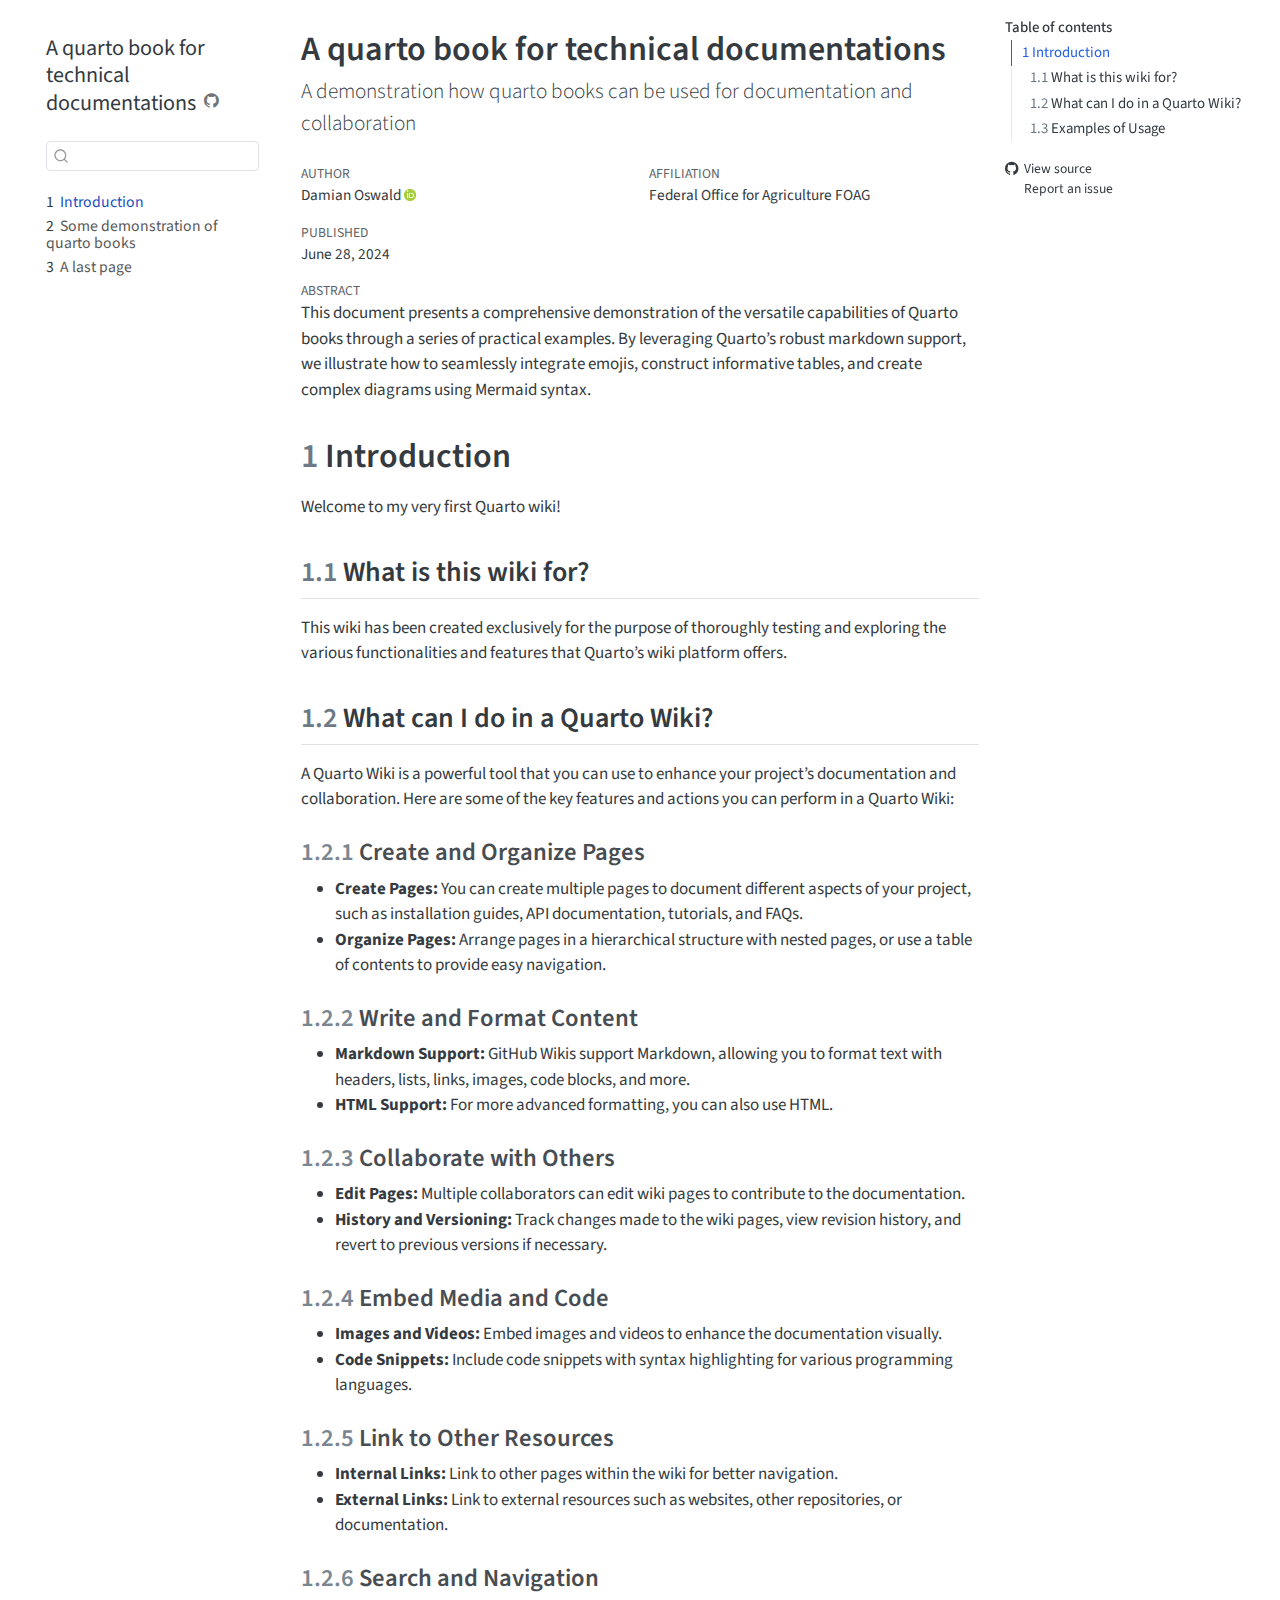
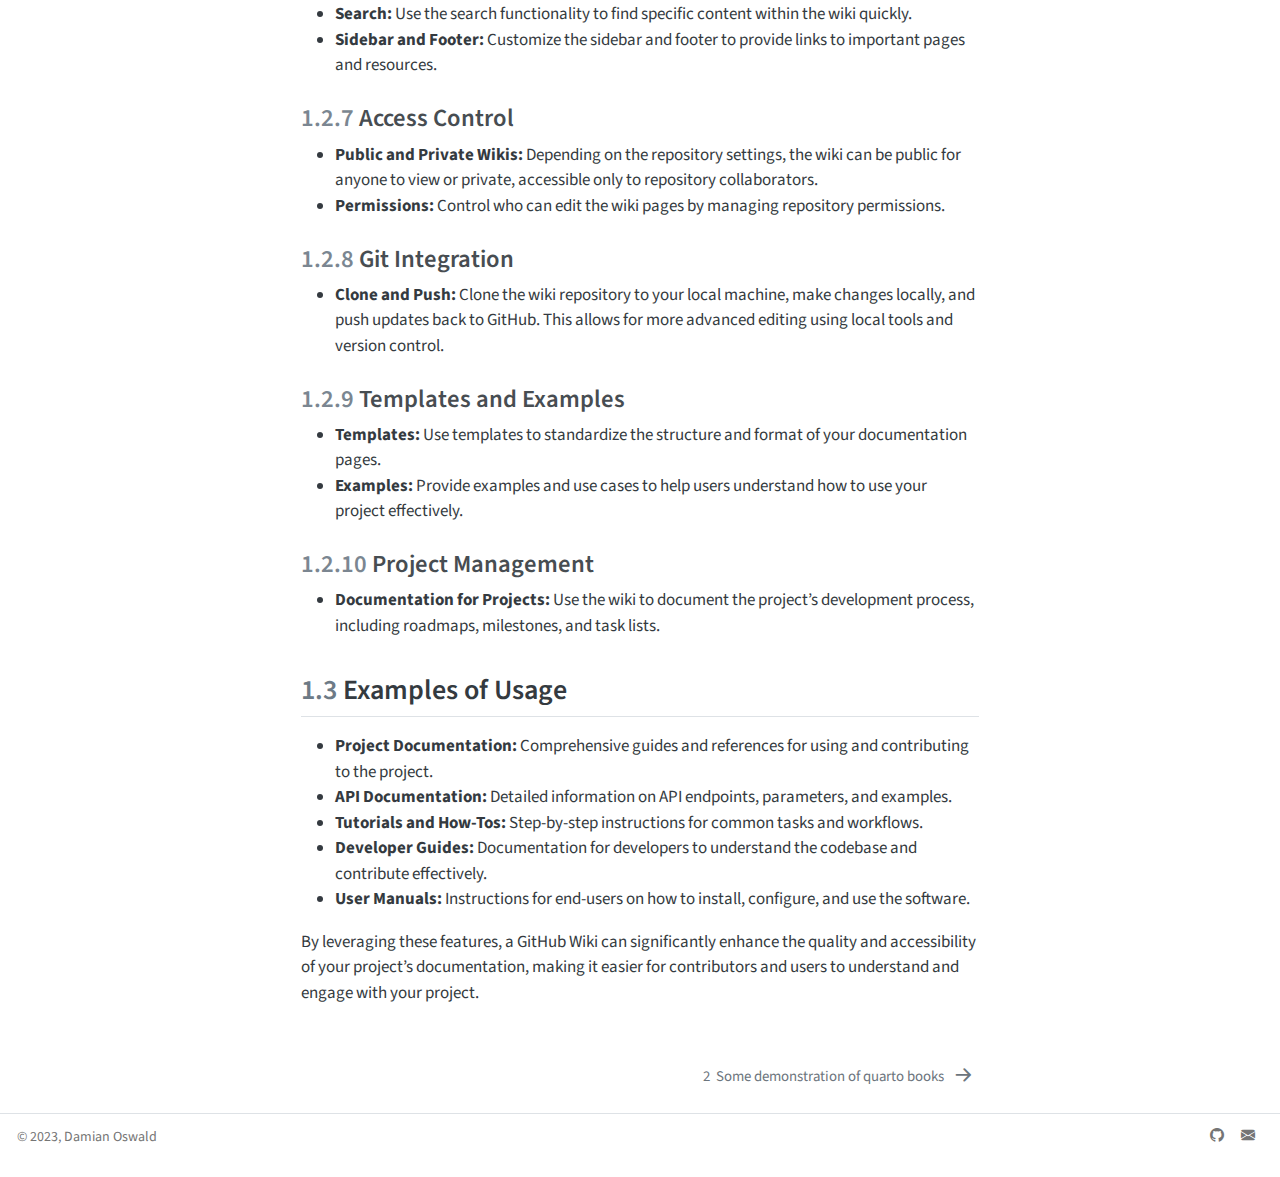
==== commit 8df8748f: "Render and update site" ====
--- a/docs/index.html
+++ b/docs/index.html
@@ -2,12 +2,12 @@
 <html xmlns="http://www.w3.org/1999/xhtml" lang="en" xml:lang="en"><head>
 
 <meta charset="utf-8">
-<meta name="generator" content="quarto-1.4.556">
+<meta name="generator" content="quarto-1.4.557">
 
 <meta name="viewport" content="width=device-width, initial-scale=1.0, user-scalable=yes">
 
 <meta name="author" content="Damian Oswald">
-<meta name="dcterms.date" content="2024-06-27">
+<meta name="dcterms.date" content="2024-06-28">
 
 <title>A quarto book for technical documentations</title>
 <style>
@@ -153,7 +153,7 @@
   <li><a href="#introduction" id="toc-introduction" class="nav-link active" data-scroll-target="#introduction"><span class="header-section-number">1</span> Introduction</a>
   <ul class="collapse">
   <li><a href="#what-is-this-wiki-for" id="toc-what-is-this-wiki-for" class="nav-link" data-scroll-target="#what-is-this-wiki-for"><span class="header-section-number">1.1</span> What is this wiki for?</a></li>
-  <li><a href="#what-can-i-do-in-a-github-wiki" id="toc-what-can-i-do-in-a-github-wiki" class="nav-link" data-scroll-target="#what-can-i-do-in-a-github-wiki"><span class="header-section-number">1.2</span> What can I do in a GitHub Wiki?</a>
+  <li><a href="#what-can-i-do-in-a-quarto-wiki" id="toc-what-can-i-do-in-a-quarto-wiki" class="nav-link" data-scroll-target="#what-can-i-do-in-a-quarto-wiki"><span class="header-section-number">1.2</span> What can I do in a Quarto Wiki?</a>
   <ul class="collapse">
   <li><a href="#create-and-organize-pages" id="toc-create-and-organize-pages" class="nav-link" data-scroll-target="#create-and-organize-pages"><span class="header-section-number">1.2.1</span> Create and Organize Pages</a></li>
   <li><a href="#write-and-format-content" id="toc-write-and-format-content" class="nav-link" data-scroll-target="#write-and-format-content"><span class="header-section-number">1.2.2</span> Write and Format Content</a></li>
@@ -201,7 +201,7 @@
     <div>
     <div class="quarto-title-meta-heading">Published</div>
     <div class="quarto-title-meta-contents">
-      <p class="date">June 27, 2024</p>
+      <p class="date">June 28, 2024</p>
     </div>
   </div>
   
@@ -221,14 +221,14 @@
 
 <section id="introduction" class="level1" data-number="1">
 <h1 data-number="1"><span class="header-section-number">1</span> Introduction</h1>
-<p>Welcome to my very first GitHub wiki!</p>
+<p>Welcome to my very first Quarto wiki!</p>
 <section id="what-is-this-wiki-for" class="level2" data-number="1.1">
 <h2 data-number="1.1" class="anchored" data-anchor-id="what-is-this-wiki-for"><span class="header-section-number">1.1</span> What is this wiki for?</h2>
-<p>This wiki has been created exclusively for the purpose of thoroughly testing and exploring the various functionalities and features that GitHub’s wiki platform offers.</p>
-</section>
-<section id="what-can-i-do-in-a-github-wiki" class="level2" data-number="1.2">
-<h2 data-number="1.2" class="anchored" data-anchor-id="what-can-i-do-in-a-github-wiki"><span class="header-section-number">1.2</span> What can I do in a GitHub Wiki?</h2>
-<p>A GitHub Wiki is a powerful tool that you can use to enhance your project’s documentation and collaboration. Here are some of the key features and actions you can perform in a GitHub Wiki:</p>
+<p>This wiki has been created exclusively for the purpose of thoroughly testing and exploring the various functionalities and features that Quarto’s wiki platform offers.</p>
+</section>
+<section id="what-can-i-do-in-a-quarto-wiki" class="level2" data-number="1.2">
+<h2 data-number="1.2" class="anchored" data-anchor-id="what-can-i-do-in-a-quarto-wiki"><span class="header-section-number">1.2</span> What can I do in a Quarto Wiki?</h2>
+<p>A Quarto Wiki is a powerful tool that you can use to enhance your project’s documentation and collaboration. Here are some of the key features and actions you can perform in a Quarto Wiki:</p>
 <section id="create-and-organize-pages" class="level3" data-number="1.2.1">
 <h3 data-number="1.2.1" class="anchored" data-anchor-id="create-and-organize-pages"><span class="header-section-number">1.2.1</span> Create and Organize Pages</h3>
 <ul>
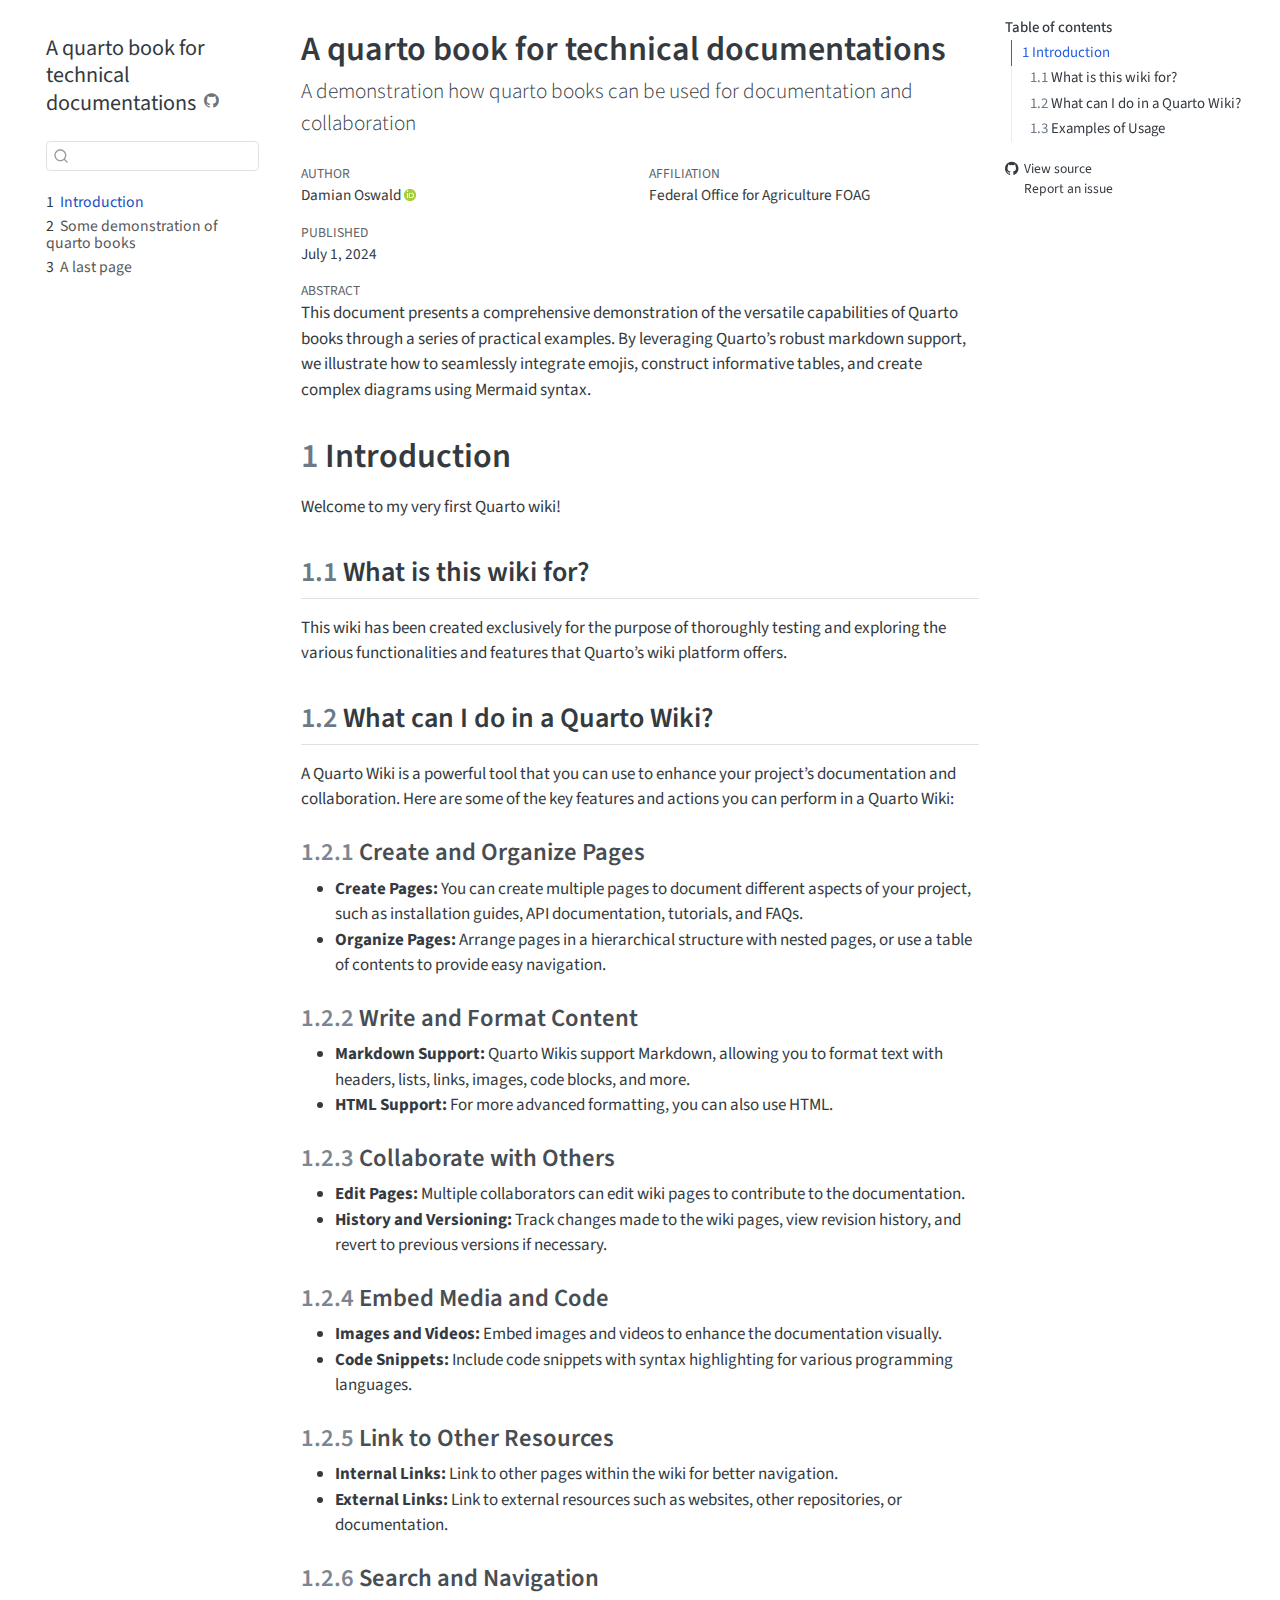
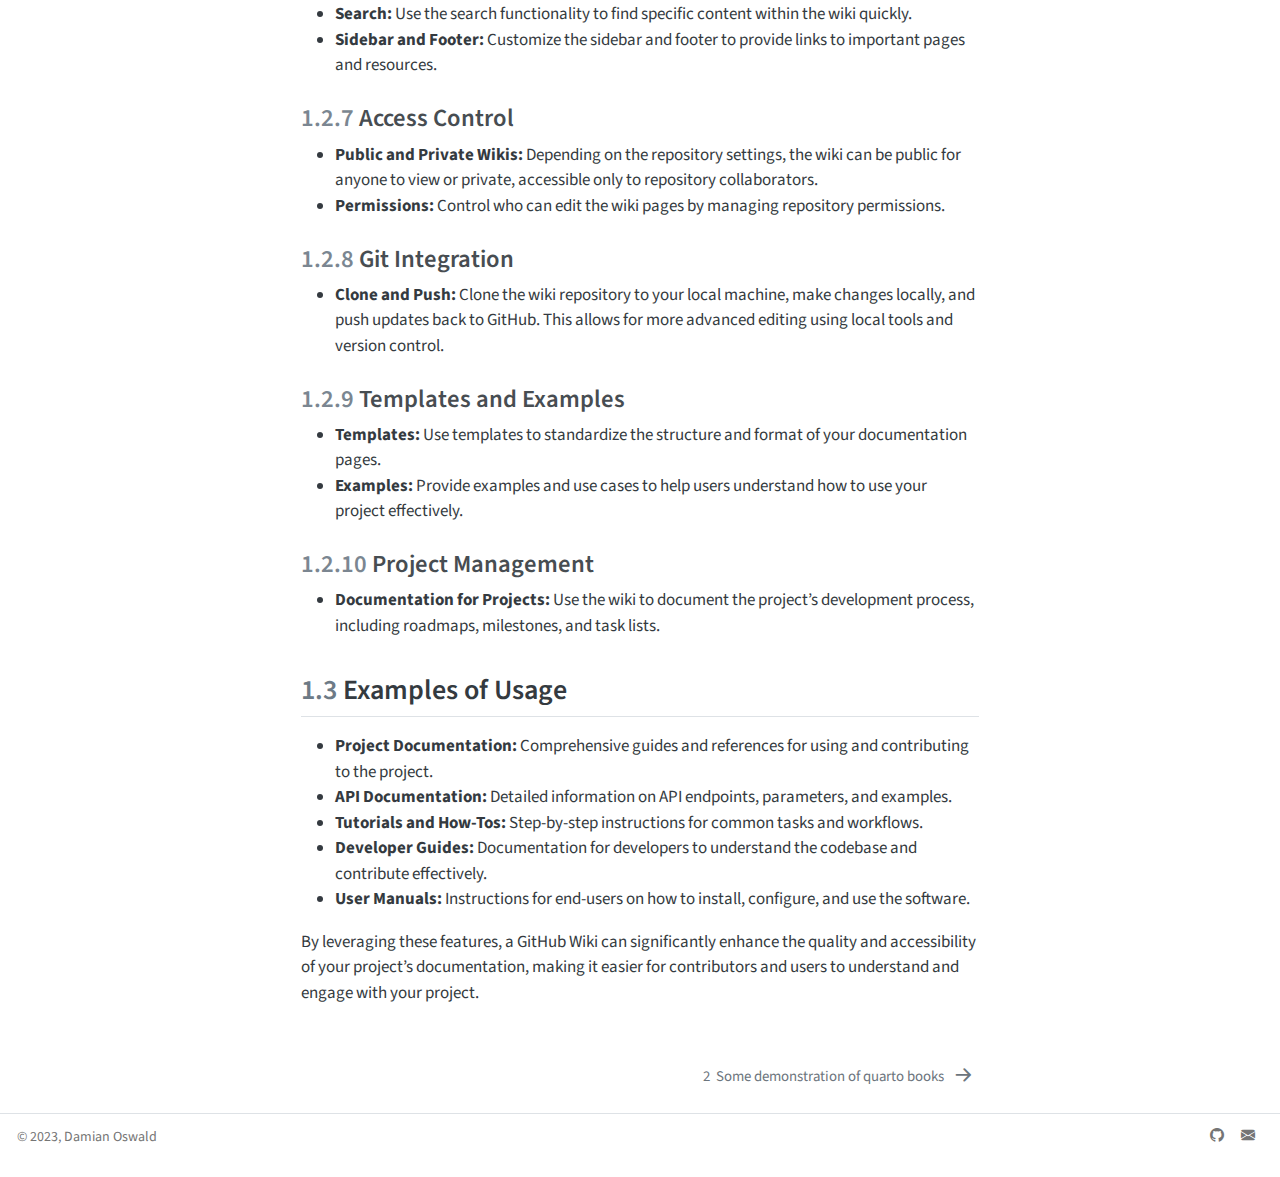
==== commit 49dfcb86: "Render and update site" ====
--- a/docs/index.html
+++ b/docs/index.html
@@ -7,7 +7,7 @@
 <meta name="viewport" content="width=device-width, initial-scale=1.0, user-scalable=yes">
 
 <meta name="author" content="Damian Oswald">
-<meta name="dcterms.date" content="2024-06-28">
+<meta name="dcterms.date" content="2024-07-01">
 
 <title>A quarto book for technical documentations</title>
 <style>
@@ -201,7 +201,7 @@
     <div>
     <div class="quarto-title-meta-heading">Published</div>
     <div class="quarto-title-meta-contents">
-      <p class="date">June 28, 2024</p>
+      <p class="date">July 1, 2024</p>
     </div>
   </div>
   
@@ -239,7 +239,7 @@
 <section id="write-and-format-content" class="level3" data-number="1.2.2">
 <h3 data-number="1.2.2" class="anchored" data-anchor-id="write-and-format-content"><span class="header-section-number">1.2.2</span> Write and Format Content</h3>
 <ul>
-<li><strong>Markdown Support:</strong> GitHub Wikis support Markdown, allowing you to format text with headers, lists, links, images, code blocks, and more.</li>
+<li><strong>Markdown Support:</strong> Quarto Wikis support Markdown, allowing you to format text with headers, lists, links, images, code blocks, and more.</li>
 <li><strong>HTML Support:</strong> For more advanced formatting, you can also use HTML.</li>
 </ul>
 </section>
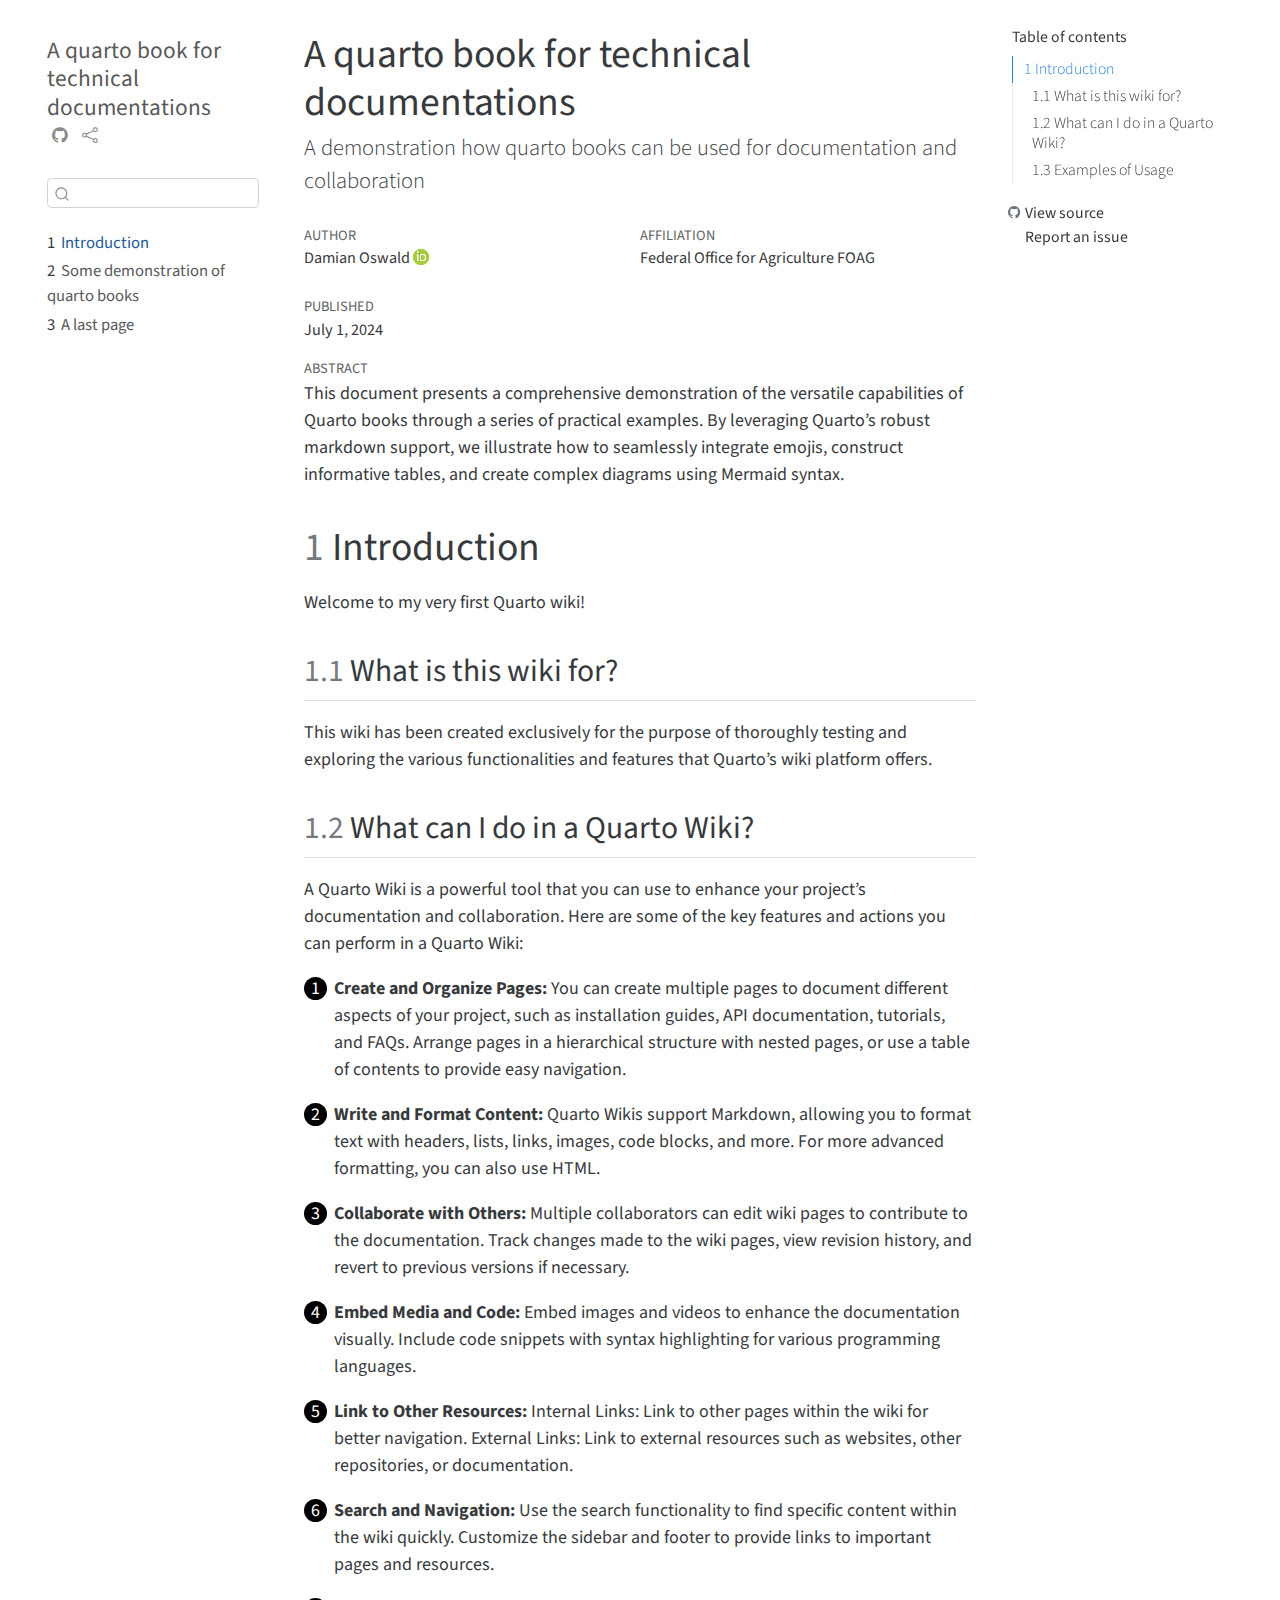
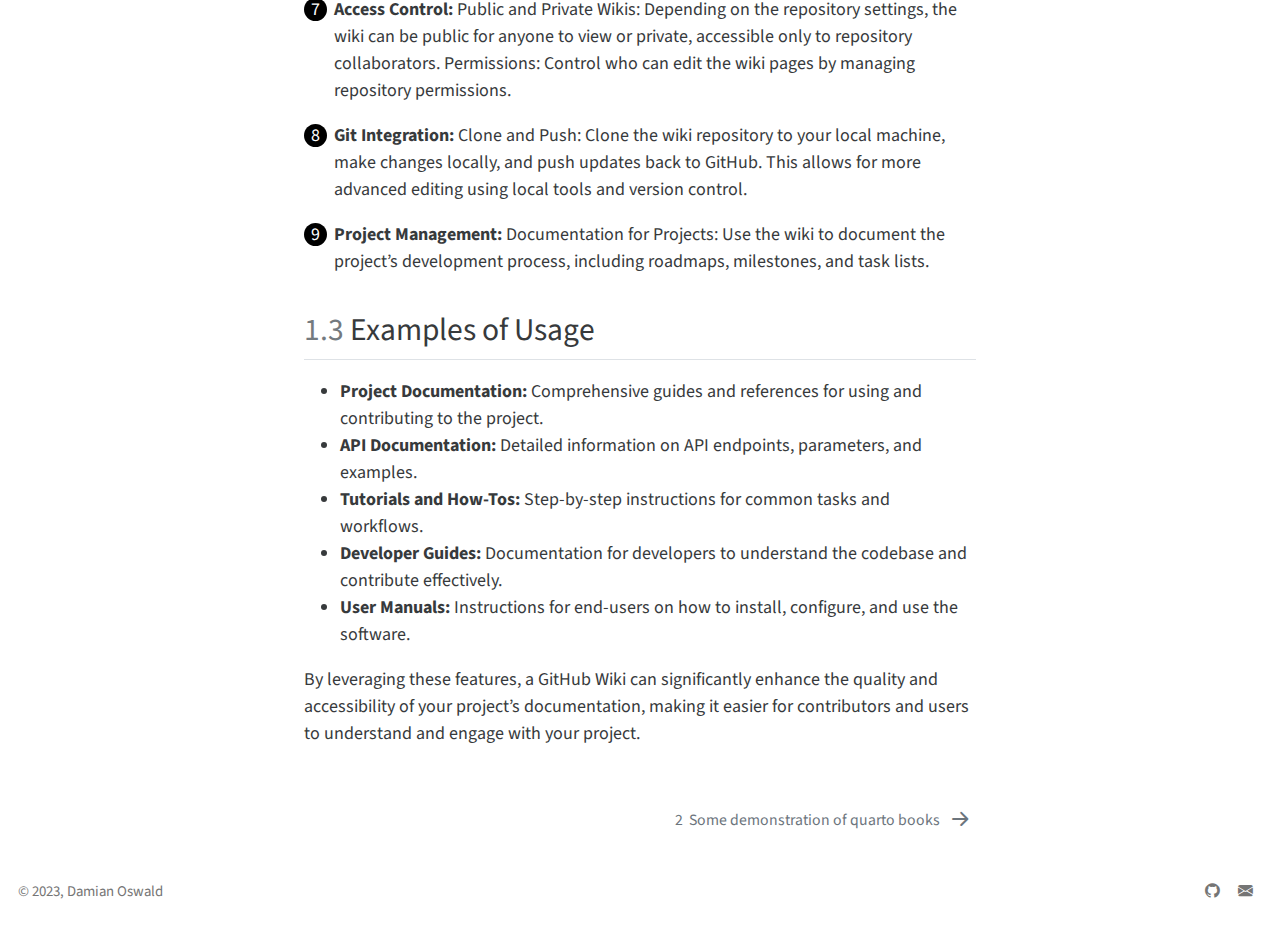
==== commit 5338b5f2: "update files" ====
--- a/docs/index.html
+++ b/docs/index.html
@@ -2,7 +2,7 @@
 <html xmlns="http://www.w3.org/1999/xhtml" lang="en" xml:lang="en"><head>
 
 <meta charset="utf-8">
-<meta name="generator" content="quarto-1.4.557">
+<meta name="generator" content="quarto-1.2.269">
 
 <meta name="viewport" content="width=device-width, initial-scale=1.0, user-scalable=yes">
 
@@ -19,7 +19,7 @@
 ul.task-list{list-style: none;}
 ul.task-list li input[type="checkbox"] {
   width: 0.8em;
-  margin: 0 0.8em 0.2em -1em; /* quarto-specific, see https://github.com/quarto-dev/quarto-cli/issues/4556 */ 
+  margin: 0 0.8em 0.2em -1.6em;
   vertical-align: middle;
 }
 </style>
@@ -48,13 +48,7 @@
   "collapse-after": 3,
   "panel-placement": "start",
   "type": "textbox",
-  "limit": 50,
-  "keyboard-shortcut": [
-    "f",
-    "/",
-    "s"
-  ],
-  "show-item-context": false,
+  "limit": 20,
   "language": {
     "search-no-results-text": "No results",
     "search-matching-documents-text": "matching documents",
@@ -63,10 +57,8 @@
     "search-more-match-text": "more match in this document",
     "search-more-matches-text": "more matches in this document",
     "search-clear-button-title": "Clear",
-    "search-text-placeholder": "",
     "search-detached-cancel-button-title": "Cancel",
-    "search-submit-button-title": "Submit",
-    "search-label": "Search"
+    "search-submit-button-title": "Submit"
   }
 }</script>
 <script type="application/json" class="js-hypothesis-config">
@@ -76,11 +68,6 @@
 }
 </script>
 <script async="" src="https://hypothes.is/embed.js"></script>
-<script>
-  window.document.addEventListener("DOMContentLoaded", function (_event) {
-    document.body.classList.add('hypothesis-enabled');
-  });
-</script>
 
 
 </head>
@@ -89,16 +76,11 @@
 
 <div id="quarto-search-results"></div>
   <header id="quarto-header" class="headroom fixed-top">
-  <nav class="quarto-secondary-nav">
-    <div class="container-fluid d-flex">
-      <button type="button" class="quarto-btn-toggle btn" data-bs-toggle="collapse" data-bs-target=".quarto-sidebar-collapse-item" aria-controls="quarto-sidebar" aria-expanded="false" aria-label="Toggle sidebar navigation" onclick="if (window.quartoToggleHeadroom) { window.quartoToggleHeadroom(); }">
-        <i class="bi bi-layout-text-sidebar-reverse"></i>
-      </button>
-        <nav class="quarto-page-breadcrumbs" aria-label="breadcrumb"><ol class="breadcrumb"><li class="breadcrumb-item"><a href="./index.html"><span class="chapter-number">1</span>&nbsp; <span class="chapter-title">Introduction</span></a></li></ol></nav>
-        <a class="flex-grow-1" role="button" data-bs-toggle="collapse" data-bs-target=".quarto-sidebar-collapse-item" aria-controls="quarto-sidebar" aria-expanded="false" aria-label="Toggle sidebar navigation" onclick="if (window.quartoToggleHeadroom) { window.quartoToggleHeadroom(); }">      
-        </a>
-      <button type="button" class="btn quarto-search-button" aria-label="" onclick="window.quartoOpenSearch();">
-        <i class="bi bi-search"></i>
+  <nav class="quarto-secondary-nav" data-bs-toggle="collapse" data-bs-target="#quarto-sidebar" aria-controls="quarto-sidebar" aria-expanded="false" aria-label="Toggle sidebar navigation" onclick="if (window.quartoToggleHeadroom) { window.quartoToggleHeadroom(); }">
+    <div class="container-fluid d-flex justify-content-between">
+      <h1 class="quarto-secondary-nav-title">A quarto book for technical documentations</h1>
+      <button type="button" class="quarto-btn-toggle btn" aria-label="Show secondary navigation">
+        <i class="bi bi-chevron-right"></i>
       </button>
     </div>
   </nav>
@@ -106,77 +88,76 @@
 <!-- content -->
 <div id="quarto-content" class="quarto-container page-columns page-rows-contents page-layout-article">
 <!-- sidebar -->
-  <nav id="quarto-sidebar" class="sidebar collapse collapse-horizontal quarto-sidebar-collapse-item sidebar-navigation floating overflow-auto">
+  <nav id="quarto-sidebar" class="sidebar collapse sidebar-navigation floating overflow-auto">
     <div class="pt-lg-2 mt-2 text-left sidebar-header">
     <div class="sidebar-title mb-0 py-0">
       <a href="./">A quarto book for technical documentations</a> 
         <div class="sidebar-tools-main">
-    <a href="https://github.com/damian-oswald/wiki-test" title="Source Code" class="quarto-navigation-tool px-1" aria-label="Source Code"><i class="bi bi-github"></i></a>
+    <a href="https://github.com/damian-oswald/wiki-test" title="Source Code" class="sidebar-tool px-1"><i class="bi bi-github"></i></a>
+    <a href="" title="Share" id="sidebar-tool-dropdown-0" class="sidebar-tool dropdown-toggle px-1" data-bs-toggle="dropdown" aria-expanded="false"><i class="bi bi-share"></i></a>
+    <ul class="dropdown-menu" aria-labelledby="sidebar-tool-dropdown-0">
+        <li>
+          <a class="dropdown-item sidebar-tools-main-item" href="https://twitter.com/intent/tweet?url=|url|">
+            <i class="bi bi-bi-twitter pe-1"></i>
+          Twitter
+          </a>
+        </li>
+        <li>
+          <a class="dropdown-item sidebar-tools-main-item" href="https://www.linkedin.com/sharing/share-offsite/?url=|url|">
+            <i class="bi bi-bi-linkedin pe-1"></i>
+          LinkedIn
+          </a>
+        </li>
+    </ul>
 </div>
     </div>
       </div>
-        <div class="mt-2 flex-shrink-0 align-items-center">
+      <div class="mt-2 flex-shrink-0 align-items-center">
         <div class="sidebar-search">
         <div id="quarto-search" class="" title="Search"></div>
         </div>
-        </div>
+      </div>
     <div class="sidebar-menu-container"> 
     <ul class="list-unstyled mt-1">
         <li class="sidebar-item">
   <div class="sidebar-item-container"> 
-  <a href="./index.html" class="sidebar-item-text sidebar-link active">
- <span class="menu-text"><span class="chapter-number">1</span>&nbsp; <span class="chapter-title">Introduction</span></span></a>
+  <a href="./index.html" class="sidebar-item-text sidebar-link active"><span class="chapter-number">1</span>&nbsp; <span class="chapter-title">Introduction</span></a>
   </div>
 </li>
         <li class="sidebar-item">
   <div class="sidebar-item-container"> 
-  <a href="./demo.html" class="sidebar-item-text sidebar-link">
- <span class="menu-text"><span class="chapter-number">2</span>&nbsp; <span class="chapter-title">Some demonstration of quarto books</span></span></a>
+  <a href="./demo.html" class="sidebar-item-text sidebar-link"><span class="chapter-number">2</span>&nbsp; <span class="chapter-title">Some demonstration of quarto books</span></a>
   </div>
 </li>
         <li class="sidebar-item">
   <div class="sidebar-item-container"> 
-  <a href="./last.html" class="sidebar-item-text sidebar-link">
- <span class="menu-text"><span class="chapter-number">3</span>&nbsp; <span class="chapter-title">A last page</span></span></a>
+  <a href="./last.html" class="sidebar-item-text sidebar-link"><span class="chapter-number">3</span>&nbsp; <span class="chapter-title">A last page</span></a>
   </div>
 </li>
     </ul>
     </div>
 </nav>
-<div id="quarto-sidebar-glass" class="quarto-sidebar-collapse-item" data-bs-toggle="collapse" data-bs-target=".quarto-sidebar-collapse-item"></div>
 <!-- margin-sidebar -->
     <div id="quarto-margin-sidebar" class="sidebar margin-sidebar">
         <nav id="TOC" role="doc-toc" class="toc-active">
     <h2 id="toc-title">Table of contents</h2>
    
   <ul>
-  <li><a href="#introduction" id="toc-introduction" class="nav-link active" data-scroll-target="#introduction"><span class="header-section-number">1</span> Introduction</a>
+  <li><a href="#introduction" id="toc-introduction" class="nav-link active" data-scroll-target="#introduction"><span class="toc-section-number">1</span>  Introduction</a>
   <ul class="collapse">
-  <li><a href="#what-is-this-wiki-for" id="toc-what-is-this-wiki-for" class="nav-link" data-scroll-target="#what-is-this-wiki-for"><span class="header-section-number">1.1</span> What is this wiki for?</a></li>
-  <li><a href="#what-can-i-do-in-a-quarto-wiki" id="toc-what-can-i-do-in-a-quarto-wiki" class="nav-link" data-scroll-target="#what-can-i-do-in-a-quarto-wiki"><span class="header-section-number">1.2</span> What can I do in a Quarto Wiki?</a>
-  <ul class="collapse">
-  <li><a href="#create-and-organize-pages" id="toc-create-and-organize-pages" class="nav-link" data-scroll-target="#create-and-organize-pages"><span class="header-section-number">1.2.1</span> Create and Organize Pages</a></li>
-  <li><a href="#write-and-format-content" id="toc-write-and-format-content" class="nav-link" data-scroll-target="#write-and-format-content"><span class="header-section-number">1.2.2</span> Write and Format Content</a></li>
-  <li><a href="#collaborate-with-others" id="toc-collaborate-with-others" class="nav-link" data-scroll-target="#collaborate-with-others"><span class="header-section-number">1.2.3</span> Collaborate with Others</a></li>
-  <li><a href="#embed-media-and-code" id="toc-embed-media-and-code" class="nav-link" data-scroll-target="#embed-media-and-code"><span class="header-section-number">1.2.4</span> Embed Media and Code</a></li>
-  <li><a href="#link-to-other-resources" id="toc-link-to-other-resources" class="nav-link" data-scroll-target="#link-to-other-resources"><span class="header-section-number">1.2.5</span> Link to Other Resources</a></li>
-  <li><a href="#search-and-navigation" id="toc-search-and-navigation" class="nav-link" data-scroll-target="#search-and-navigation"><span class="header-section-number">1.2.6</span> Search and Navigation</a></li>
-  <li><a href="#access-control" id="toc-access-control" class="nav-link" data-scroll-target="#access-control"><span class="header-section-number">1.2.7</span> Access Control</a></li>
-  <li><a href="#git-integration" id="toc-git-integration" class="nav-link" data-scroll-target="#git-integration"><span class="header-section-number">1.2.8</span> Git Integration</a></li>
-  <li><a href="#templates-and-examples" id="toc-templates-and-examples" class="nav-link" data-scroll-target="#templates-and-examples"><span class="header-section-number">1.2.9</span> Templates and Examples</a></li>
-  <li><a href="#project-management" id="toc-project-management" class="nav-link" data-scroll-target="#project-management"><span class="header-section-number">1.2.10</span> Project Management</a></li>
-  </ul></li>
-  <li><a href="#examples-of-usage" id="toc-examples-of-usage" class="nav-link" data-scroll-target="#examples-of-usage"><span class="header-section-number">1.3</span> Examples of Usage</a></li>
+  <li><a href="#what-is-this-wiki-for" id="toc-what-is-this-wiki-for" class="nav-link" data-scroll-target="#what-is-this-wiki-for"><span class="toc-section-number">1.1</span>  What is this wiki for?</a></li>
+  <li><a href="#what-can-i-do-in-a-quarto-wiki" id="toc-what-can-i-do-in-a-quarto-wiki" class="nav-link" data-scroll-target="#what-can-i-do-in-a-quarto-wiki"><span class="toc-section-number">1.2</span>  What can I do in a Quarto Wiki?</a></li>
+  <li><a href="#examples-of-usage" id="toc-examples-of-usage" class="nav-link" data-scroll-target="#examples-of-usage"><span class="toc-section-number">1.3</span>  Examples of Usage</a></li>
   </ul></li>
   </ul>
-<div class="toc-actions"><ul><li><a href="https://github.com/damian-oswald/wiki-test/blob/main/index.qmd" class="toc-action"><i class="bi bi-github"></i>View source</a></li><li><a href="https://github.com/damian-oswald/wiki-test/issues/new" class="toc-action"><i class="bi empty"></i>Report an issue</a></li></ul></div></nav>
+<div class="toc-actions"><div><i class="bi bi-github"></i></div><div class="action-links"><p><a href="https://github.com/damian-oswald/wiki-test/blob/main/index.qmd" class="toc-action">View source</a></p><p><a href="https://github.com/damian-oswald/wiki-test/issues/new" class="toc-action">Report an issue</a></p></div></div></nav>
     </div>
 <!-- main -->
 <main class="content" id="quarto-document-content">
 
 <header id="title-block-header" class="quarto-title-block default">
 <div class="quarto-title">
-<h1 class="title">A quarto book for technical documentations</h1>
+<h1 class="title d-none d-lg-block">A quarto book for technical documentations</h1>
 <p class="subtitle lead">A demonstration how quarto books can be used for documentation and collaboration</p>
 </div>
 
@@ -186,14 +167,14 @@
   <div class="quarto-title-meta-heading">Affiliation</div>
   
     <div class="quarto-title-meta-contents">
-    <p class="author">Damian Oswald <a href="https://orcid.org/0009-0008-0658-7697" class="quarto-title-author-orcid"> <img src="[data-uri]"></a></p>
-  </div>
-  <div class="quarto-title-meta-contents">
+    Damian Oswald <a href="https://orcid.org/0009-0008-0658-7697" class="quarto-title-author-orcid"> <img src="[data-uri]"></a>
+  </div>
+    <div class="quarto-title-meta-contents">
         <p class="affiliation">
             Federal Office for Agriculture FOAG
           </p>
       </div>
-  </div>
+    </div>
 
 <div class="quarto-title-meta">
 
@@ -210,14 +191,12 @@
   
 <div>
   <div class="abstract">
-    <div class="block-title">Abstract</div>
+    <div class="abstract-title">Abstract</div>
     This document presents a comprehensive demonstration of the versatile capabilities of Quarto books through a series of practical examples. By leveraging Quarto’s robust markdown support, we illustrate how to seamlessly integrate emojis, construct informative tables, and create complex diagrams using Mermaid syntax.
   </div>
 </div>
 
-
 </header>
-
 
 <section id="introduction" class="level1" data-number="1">
 <h1 data-number="1"><span class="header-section-number">1</span> Introduction</h1>
@@ -229,74 +208,17 @@
 <section id="what-can-i-do-in-a-quarto-wiki" class="level2" data-number="1.2">
 <h2 data-number="1.2" class="anchored" data-anchor-id="what-can-i-do-in-a-quarto-wiki"><span class="header-section-number">1.2</span> What can I do in a Quarto Wiki?</h2>
 <p>A Quarto Wiki is a powerful tool that you can use to enhance your project’s documentation and collaboration. Here are some of the key features and actions you can perform in a Quarto Wiki:</p>
-<section id="create-and-organize-pages" class="level3" data-number="1.2.1">
-<h3 data-number="1.2.1" class="anchored" data-anchor-id="create-and-organize-pages"><span class="header-section-number">1.2.1</span> Create and Organize Pages</h3>
-<ul>
-<li><strong>Create Pages:</strong> You can create multiple pages to document different aspects of your project, such as installation guides, API documentation, tutorials, and FAQs.</li>
-<li><strong>Organize Pages:</strong> Arrange pages in a hierarchical structure with nested pages, or use a table of contents to provide easy navigation.</li>
-</ul>
-</section>
-<section id="write-and-format-content" class="level3" data-number="1.2.2">
-<h3 data-number="1.2.2" class="anchored" data-anchor-id="write-and-format-content"><span class="header-section-number">1.2.2</span> Write and Format Content</h3>
-<ul>
-<li><strong>Markdown Support:</strong> Quarto Wikis support Markdown, allowing you to format text with headers, lists, links, images, code blocks, and more.</li>
-<li><strong>HTML Support:</strong> For more advanced formatting, you can also use HTML.</li>
-</ul>
-</section>
-<section id="collaborate-with-others" class="level3" data-number="1.2.3">
-<h3 data-number="1.2.3" class="anchored" data-anchor-id="collaborate-with-others"><span class="header-section-number">1.2.3</span> Collaborate with Others</h3>
-<ul>
-<li><strong>Edit Pages:</strong> Multiple collaborators can edit wiki pages to contribute to the documentation.</li>
-<li><strong>History and Versioning:</strong> Track changes made to the wiki pages, view revision history, and revert to previous versions if necessary.</li>
-</ul>
-</section>
-<section id="embed-media-and-code" class="level3" data-number="1.2.4">
-<h3 data-number="1.2.4" class="anchored" data-anchor-id="embed-media-and-code"><span class="header-section-number">1.2.4</span> Embed Media and Code</h3>
-<ul>
-<li><strong>Images and Videos:</strong> Embed images and videos to enhance the documentation visually.</li>
-<li><strong>Code Snippets:</strong> Include code snippets with syntax highlighting for various programming languages.</li>
-</ul>
-</section>
-<section id="link-to-other-resources" class="level3" data-number="1.2.5">
-<h3 data-number="1.2.5" class="anchored" data-anchor-id="link-to-other-resources"><span class="header-section-number">1.2.5</span> Link to Other Resources</h3>
-<ul>
-<li><strong>Internal Links:</strong> Link to other pages within the wiki for better navigation.</li>
-<li><strong>External Links:</strong> Link to external resources such as websites, other repositories, or documentation.</li>
-</ul>
-</section>
-<section id="search-and-navigation" class="level3" data-number="1.2.6">
-<h3 data-number="1.2.6" class="anchored" data-anchor-id="search-and-navigation"><span class="header-section-number">1.2.6</span> Search and Navigation</h3>
-<ul>
-<li><strong>Search:</strong> Use the search functionality to find specific content within the wiki quickly.</li>
-<li><strong>Sidebar and Footer:</strong> Customize the sidebar and footer to provide links to important pages and resources.</li>
-</ul>
-</section>
-<section id="access-control" class="level3" data-number="1.2.7">
-<h3 data-number="1.2.7" class="anchored" data-anchor-id="access-control"><span class="header-section-number">1.2.7</span> Access Control</h3>
-<ul>
-<li><strong>Public and Private Wikis:</strong> Depending on the repository settings, the wiki can be public for anyone to view or private, accessible only to repository collaborators.</li>
-<li><strong>Permissions:</strong> Control who can edit the wiki pages by managing repository permissions.</li>
-</ul>
-</section>
-<section id="git-integration" class="level3" data-number="1.2.8">
-<h3 data-number="1.2.8" class="anchored" data-anchor-id="git-integration"><span class="header-section-number">1.2.8</span> Git Integration</h3>
-<ul>
-<li><strong>Clone and Push:</strong> Clone the wiki repository to your local machine, make changes locally, and push updates back to GitHub. This allows for more advanced editing using local tools and version control.</li>
-</ul>
-</section>
-<section id="templates-and-examples" class="level3" data-number="1.2.9">
-<h3 data-number="1.2.9" class="anchored" data-anchor-id="templates-and-examples"><span class="header-section-number">1.2.9</span> Templates and Examples</h3>
-<ul>
-<li><strong>Templates:</strong> Use templates to standardize the structure and format of your documentation pages.</li>
-<li><strong>Examples:</strong> Provide examples and use cases to help users understand how to use your project effectively.</li>
-</ul>
-</section>
-<section id="project-management" class="level3" data-number="1.2.10">
-<h3 data-number="1.2.10" class="anchored" data-anchor-id="project-management"><span class="header-section-number">1.2.10</span> Project Management</h3>
-<ul>
-<li><strong>Documentation for Projects:</strong> Use the wiki to document the project’s development process, including roadmaps, milestones, and task lists.</li>
-</ul>
-</section>
+<ol type="1">
+<li><p><strong>Create and Organize Pages:</strong> You can create multiple pages to document different aspects of your project, such as installation guides, API documentation, tutorials, and FAQs. Arrange pages in a hierarchical structure with nested pages, or use a table of contents to provide easy navigation.</p></li>
+<li><p><strong>Write and Format Content:</strong> Quarto Wikis support Markdown, allowing you to format text with headers, lists, links, images, code blocks, and more. For more advanced formatting, you can also use HTML.</p></li>
+<li><p><strong>Collaborate with Others:</strong> Multiple collaborators can edit wiki pages to contribute to the documentation. Track changes made to the wiki pages, view revision history, and revert to previous versions if necessary.</p></li>
+<li><p><strong>Embed Media and Code:</strong> Embed images and videos to enhance the documentation visually. Include code snippets with syntax highlighting for various programming languages.</p></li>
+<li><p><strong>Link to Other Resources:</strong> Internal Links: Link to other pages within the wiki for better navigation. External Links: Link to external resources such as websites, other repositories, or documentation.</p></li>
+<li><p><strong>Search and Navigation:</strong> Use the search functionality to find specific content within the wiki quickly. Customize the sidebar and footer to provide links to important pages and resources.</p></li>
+<li><p><strong>Access Control:</strong> Public and Private Wikis: Depending on the repository settings, the wiki can be public for anyone to view or private, accessible only to repository collaborators. Permissions: Control who can edit the wiki pages by managing repository permissions.</p></li>
+<li><p><strong>Git Integration:</strong> Clone and Push: Clone the wiki repository to your local machine, make changes locally, and push updates back to GitHub. This allows for more advanced editing using local tools and version control.</p></li>
+<li><p><strong>Project Management:</strong> Documentation for Projects: Use the wiki to document the project’s development process, including roadmaps, milestones, and task lists.</p></li>
+</ol>
 </section>
 <section id="examples-of-usage" class="level2" data-number="1.3">
 <h2 data-number="1.3" class="anchored" data-anchor-id="examples-of-usage"><span class="header-section-number">1.3</span> Examples of Usage</h2>
@@ -341,23 +263,9 @@
     icon: icon
   };
   anchorJS.add('.anchored');
-  const isCodeAnnotation = (el) => {
-    for (const clz of el.classList) {
-      if (clz.startsWith('code-annotation-')) {                     
-        return true;
-      }
-    }
-    return false;
-  }
   const clipboard = new window.ClipboardJS('.code-copy-button', {
-    text: function(trigger) {
-      const codeEl = trigger.previousElementSibling.cloneNode(true);
-      for (const childEl of codeEl.children) {
-        if (isCodeAnnotation(childEl)) {
-          childEl.remove();
-        }
-      }
-      return codeEl.innerText;
+    target: function(trigger) {
+      return trigger.previousElementSibling;
     }
   });
   clipboard.on('success', function(e) {
@@ -393,27 +301,10 @@
     // clear code selection
     e.clearSelection();
   });
-    var localhostRegex = new RegExp(/^(?:http|https):\/\/localhost\:?[0-9]*\//);
-    var mailtoRegex = new RegExp(/^mailto:/);
-      var filterRegex = new RegExp('/' + window.location.host + '/');
-    var isInternal = (href) => {
-        return filterRegex.test(href) || localhostRegex.test(href) || mailtoRegex.test(href);
-    }
-    // Inspect non-navigation links and adorn them if external
- 	var links = window.document.querySelectorAll('a[href]:not(.nav-link):not(.navbar-brand):not(.toc-action):not(.sidebar-link):not(.sidebar-item-toggle):not(.pagination-link):not(.no-external):not([aria-hidden]):not(.dropdown-item):not(.quarto-navigation-tool)');
-    for (var i=0; i<links.length; i++) {
-      const link = links[i];
-      if (!isInternal(link.href)) {
-        // undo the damage that might have been done by quarto-nav.js in the case of
-        // links that we want to consider external
-        if (link.dataset.originalHref !== undefined) {
-          link.href = link.dataset.originalHref;
-        }
-      }
-    }
-  function tippyHover(el, contentFn, onTriggerFn, onUntriggerFn) {
+  function tippyHover(el, contentFn) {
     const config = {
       allowHTML: true,
+      content: contentFn,
       maxWidth: 500,
       delay: 100,
       arrow: false,
@@ -423,17 +314,8 @@
       interactive: true,
       interactiveBorder: 10,
       theme: 'quarto',
-      placement: 'bottom-start',
+      placement: 'bottom-start'
     };
-    if (contentFn) {
-      config.content = contentFn;
-    }
-    if (onTriggerFn) {
-      config.onTrigger = onTriggerFn;
-    }
-    if (onUntriggerFn) {
-      config.onUntrigger = onUntriggerFn;
-    }
     window.tippy(el, config); 
   }
   const noterefs = window.document.querySelectorAll('a[role="doc-noteref"]');
@@ -445,245 +327,9 @@
       try { href = new URL(href).hash; } catch {}
       const id = href.replace(/^#\/?/, "");
       const note = window.document.getElementById(id);
-      if (note) {
-        return note.innerHTML;
-      } else {
-        return "";
-      }
+      return note.innerHTML;
     });
   }
-  const xrefs = window.document.querySelectorAll('a.quarto-xref');
-  const processXRef = (id, note) => {
-    // Strip column container classes
-    const stripColumnClz = (el) => {
-      el.classList.remove("page-full", "page-columns");
-      if (el.children) {
-        for (const child of el.children) {
-          stripColumnClz(child);
-        }
-      }
-    }
-    stripColumnClz(note)
-    if (id === null || id.startsWith('sec-')) {
-      // Special case sections, only their first couple elements
-      const container = document.createElement("div");
-      if (note.children && note.children.length > 2) {
-        container.appendChild(note.children[0].cloneNode(true));
-        for (let i = 1; i < note.children.length; i++) {
-          const child = note.children[i];
-          if (child.tagName === "P" && child.innerText === "") {
-            continue;
-          } else {
-            container.appendChild(child.cloneNode(true));
-            break;
-          }
-        }
-        if (window.Quarto?.typesetMath) {
-          window.Quarto.typesetMath(container);
-        }
-        return container.innerHTML
-      } else {
-        if (window.Quarto?.typesetMath) {
-          window.Quarto.typesetMath(note);
-        }
-        return note.innerHTML;
-      }
-    } else {
-      // Remove any anchor links if they are present
-      const anchorLink = note.querySelector('a.anchorjs-link');
-      if (anchorLink) {
-        anchorLink.remove();
-      }
-      if (window.Quarto?.typesetMath) {
-        window.Quarto.typesetMath(note);
-      }
-      // TODO in 1.5, we should make sure this works without a callout special case
-      if (note.classList.contains("callout")) {
-        return note.outerHTML;
-      } else {
-        return note.innerHTML;
-      }
-    }
-  }
-  for (var i=0; i<xrefs.length; i++) {
-    const xref = xrefs[i];
-    tippyHover(xref, undefined, function(instance) {
-      instance.disable();
-      let url = xref.getAttribute('href');
-      let hash = undefined; 
-      if (url.startsWith('#')) {
-        hash = url;
-      } else {
-        try { hash = new URL(url).hash; } catch {}
-      }
-      if (hash) {
-        const id = hash.replace(/^#\/?/, "");
-        const note = window.document.getElementById(id);
-        if (note !== null) {
-          try {
-            const html = processXRef(id, note.cloneNode(true));
-            instance.setContent(html);
-          } finally {
-            instance.enable();
-            instance.show();
-          }
-        } else {
-          // See if we can fetch this
-          fetch(url.split('#')[0])
-          .then(res => res.text())
-          .then(html => {
-            const parser = new DOMParser();
-            const htmlDoc = parser.parseFromString(html, "text/html");
-            const note = htmlDoc.getElementById(id);
-            if (note !== null) {
-              const html = processXRef(id, note);
-              instance.setContent(html);
-            } 
-          }).finally(() => {
-            instance.enable();
-            instance.show();
-          });
-        }
-      } else {
-        // See if we can fetch a full url (with no hash to target)
-        // This is a special case and we should probably do some content thinning / targeting
-        fetch(url)
-        .then(res => res.text())
-        .then(html => {
-          const parser = new DOMParser();
-          const htmlDoc = parser.parseFromString(html, "text/html");
-          const note = htmlDoc.querySelector('main.content');
-          if (note !== null) {
-            // This should only happen for chapter cross references
-            // (since there is no id in the URL)
-            // remove the first header
-            if (note.children.length > 0 && note.children[0].tagName === "HEADER") {
-              note.children[0].remove();
-            }
-            const html = processXRef(null, note);
-            instance.setContent(html);
-          } 
-        }).finally(() => {
-          instance.enable();
-          instance.show();
-        });
-      }
-    }, function(instance) {
-    });
-  }
-      let selectedAnnoteEl;
-      const selectorForAnnotation = ( cell, annotation) => {
-        let cellAttr = 'data-code-cell="' + cell + '"';
-        let lineAttr = 'data-code-annotation="' +  annotation + '"';
-        const selector = 'span[' + cellAttr + '][' + lineAttr + ']';
-        return selector;
-      }
-      const selectCodeLines = (annoteEl) => {
-        const doc = window.document;
-        const targetCell = annoteEl.getAttribute("data-target-cell");
-        const targetAnnotation = annoteEl.getAttribute("data-target-annotation");
-        const annoteSpan = window.document.querySelector(selectorForAnnotation(targetCell, targetAnnotation));
-        const lines = annoteSpan.getAttribute("data-code-lines").split(",");
-        const lineIds = lines.map((line) => {
-          return targetCell + "-" + line;
-        })
-        let top = null;
-        let height = null;
-        let parent = null;
-        if (lineIds.length > 0) {
-            //compute the position of the single el (top and bottom and make a div)
-            const el = window.document.getElementById(lineIds[0]);
-            top = el.offsetTop;
-            height = el.offsetHeight;
-            parent = el.parentElement.parentElement;
-          if (lineIds.length > 1) {
-            const lastEl = window.document.getElementById(lineIds[lineIds.length - 1]);
-            const bottom = lastEl.offsetTop + lastEl.offsetHeight;
-            height = bottom - top;
-          }
-          if (top !== null && height !== null && parent !== null) {
-            // cook up a div (if necessary) and position it 
-            let div = window.document.getElementById("code-annotation-line-highlight");
-            if (div === null) {
-              div = window.document.createElement("div");
-              div.setAttribute("id", "code-annotation-line-highlight");
-              div.style.position = 'absolute';
-              parent.appendChild(div);
-            }
-            div.style.top = top - 2 + "px";
-            div.style.height = height + 4 + "px";
-            div.style.left = 0;
-            let gutterDiv = window.document.getElementById("code-annotation-line-highlight-gutter");
-            if (gutterDiv === null) {
-              gutterDiv = window.document.createElement("div");
-              gutterDiv.setAttribute("id", "code-annotation-line-highlight-gutter");
-              gutterDiv.style.position = 'absolute';
-              const codeCell = window.document.getElementById(targetCell);
-              const gutter = codeCell.querySelector('.code-annotation-gutter');
-              gutter.appendChild(gutterDiv);
-            }
-            gutterDiv.style.top = top - 2 + "px";
-            gutterDiv.style.height = height + 4 + "px";
-          }
-          selectedAnnoteEl = annoteEl;
-        }
-      };
-      const unselectCodeLines = () => {
-        const elementsIds = ["code-annotation-line-highlight", "code-annotation-line-highlight-gutter"];
-        elementsIds.forEach((elId) => {
-          const div = window.document.getElementById(elId);
-          if (div) {
-            div.remove();
-          }
-        });
-        selectedAnnoteEl = undefined;
-      };
-        // Handle positioning of the toggle
-    window.addEventListener(
-      "resize",
-      throttle(() => {
-        elRect = undefined;
-        if (selectedAnnoteEl) {
-          selectCodeLines(selectedAnnoteEl);
-        }
-      }, 10)
-    );
-    function throttle(fn, ms) {
-    let throttle = false;
-    let timer;
-      return (...args) => {
-        if(!throttle) { // first call gets through
-            fn.apply(this, args);
-            throttle = true;
-        } else { // all the others get throttled
-            if(timer) clearTimeout(timer); // cancel #2
-            timer = setTimeout(() => {
-              fn.apply(this, args);
-              timer = throttle = false;
-            }, ms);
-        }
-      };
-    }
-      // Attach click handler to the DT
-      const annoteDls = window.document.querySelectorAll('dt[data-target-cell]');
-      for (const annoteDlNode of annoteDls) {
-        annoteDlNode.addEventListener('click', (event) => {
-          const clickedEl = event.target;
-          if (clickedEl !== selectedAnnoteEl) {
-            unselectCodeLines();
-            const activeEl = window.document.querySelector('dt[data-target-cell].code-annotation-active');
-            if (activeEl) {
-              activeEl.classList.remove('code-annotation-active');
-            }
-            selectCodeLines(clickedEl);
-            clickedEl.classList.add('code-annotation-active');
-          } else {
-            // Unselect the line
-            unselectCodeLines();
-            clickedEl.classList.remove('code-annotation-active');
-          }
-        });
-      }
   const findCites = (el) => {
     const parentEl = el.parentElement;
     if (parentEl) {
@@ -727,7 +373,7 @@
   <div class="nav-page nav-page-previous">
   </div>
   <div class="nav-page nav-page-next">
-      <a href="./demo.html" class="pagination-link" aria-label="Some demonstration of quarto books">
+      <a href="./demo.html" class="pagination-link">
         <span class="nav-page-text"><span class="chapter-number">2</span>&nbsp; <span class="chapter-title">Some demonstration of quarto books</span></span> <i class="bi bi-arrow-right-short"></i>
       </a>
   </div>
@@ -735,12 +381,7 @@
 </div> <!-- /content -->
 <footer class="footer">
   <div class="nav-footer">
-    <div class="nav-footer-left">
-<p>© 2023, Damian Oswald</p>
-</div>   
-    <div class="nav-footer-center">
-      &nbsp;
-    <div class="toc-actions d-sm-block d-md-none"><ul><li><a href="https://github.com/damian-oswald/wiki-test/blob/main/index.qmd" class="toc-action"><i class="bi bi-github"></i>View source</a></li><li><a href="https://github.com/damian-oswald/wiki-test/issues/new" class="toc-action"><i class="bi empty"></i>Report an issue</a></li></ul></div></div>
+    <div class="nav-footer-left">© 2023, Damian Oswald</div>   
     <div class="nav-footer-right">
       <ul class="footer-items list-unstyled">
     <li class="nav-item compact">
@@ -762,5 +403,4 @@
 
 
 
-
 </body></html>--- a/docs/site_libs/quarto-html/quarto-syntax-highlighting.css
+++ b/docs/site_libs/quarto-html/quarto-syntax-highlighting.css
@@ -55,85 +55,62 @@
 
 code span.ot {
   color: #003B4F;
-  font-style: inherit;
 }
 
 code span.at {
   color: #657422;
-  font-style: inherit;
 }
 
 code span.ss {
   color: #20794D;
-  font-style: inherit;
 }
 
 code span.an {
   color: #5E5E5E;
-  font-style: inherit;
 }
 
 code span.fu {
   color: #4758AB;
-  font-style: inherit;
 }
 
 code span.st {
   color: #20794D;
-  font-style: inherit;
 }
 
 code span.cf {
   color: #003B4F;
-  font-style: inherit;
 }
 
 code span.op {
   color: #5E5E5E;
-  font-style: inherit;
 }
 
 code span.er {
   color: #AD0000;
-  font-style: inherit;
 }
 
 code span.bn {
   color: #AD0000;
-  font-style: inherit;
 }
 
 code span.al {
   color: #AD0000;
-  font-style: inherit;
 }
 
 code span.va {
   color: #111111;
-  font-style: inherit;
-}
-
-code span.bu {
-  font-style: inherit;
-}
-
-code span.ex {
-  font-style: inherit;
 }
 
 code span.pp {
   color: #AD0000;
-  font-style: inherit;
 }
 
 code span.in {
   color: #5E5E5E;
-  font-style: inherit;
 }
 
 code span.vs {
   color: #20794D;
-  font-style: inherit;
 }
 
 code span.wa {
@@ -148,27 +125,22 @@
 
 code span.im {
   color: #00769E;
-  font-style: inherit;
 }
 
 code span.ch {
   color: #20794D;
-  font-style: inherit;
 }
 
 code span.dt {
   color: #AD0000;
-  font-style: inherit;
 }
 
 code span.fl {
   color: #AD0000;
-  font-style: inherit;
 }
 
 code span.co {
   color: #5E5E5E;
-  font-style: inherit;
 }
 
 code span.cv {
@@ -178,22 +150,18 @@
 
 code span.cn {
   color: #8f5902;
-  font-style: inherit;
 }
 
 code span.sc {
   color: #5E5E5E;
-  font-style: inherit;
 }
 
 code span.dv {
   color: #AD0000;
-  font-style: inherit;
 }
 
 code span.kw {
   color: #003B4F;
-  font-style: inherit;
 }
 
 .prevent-inlining {
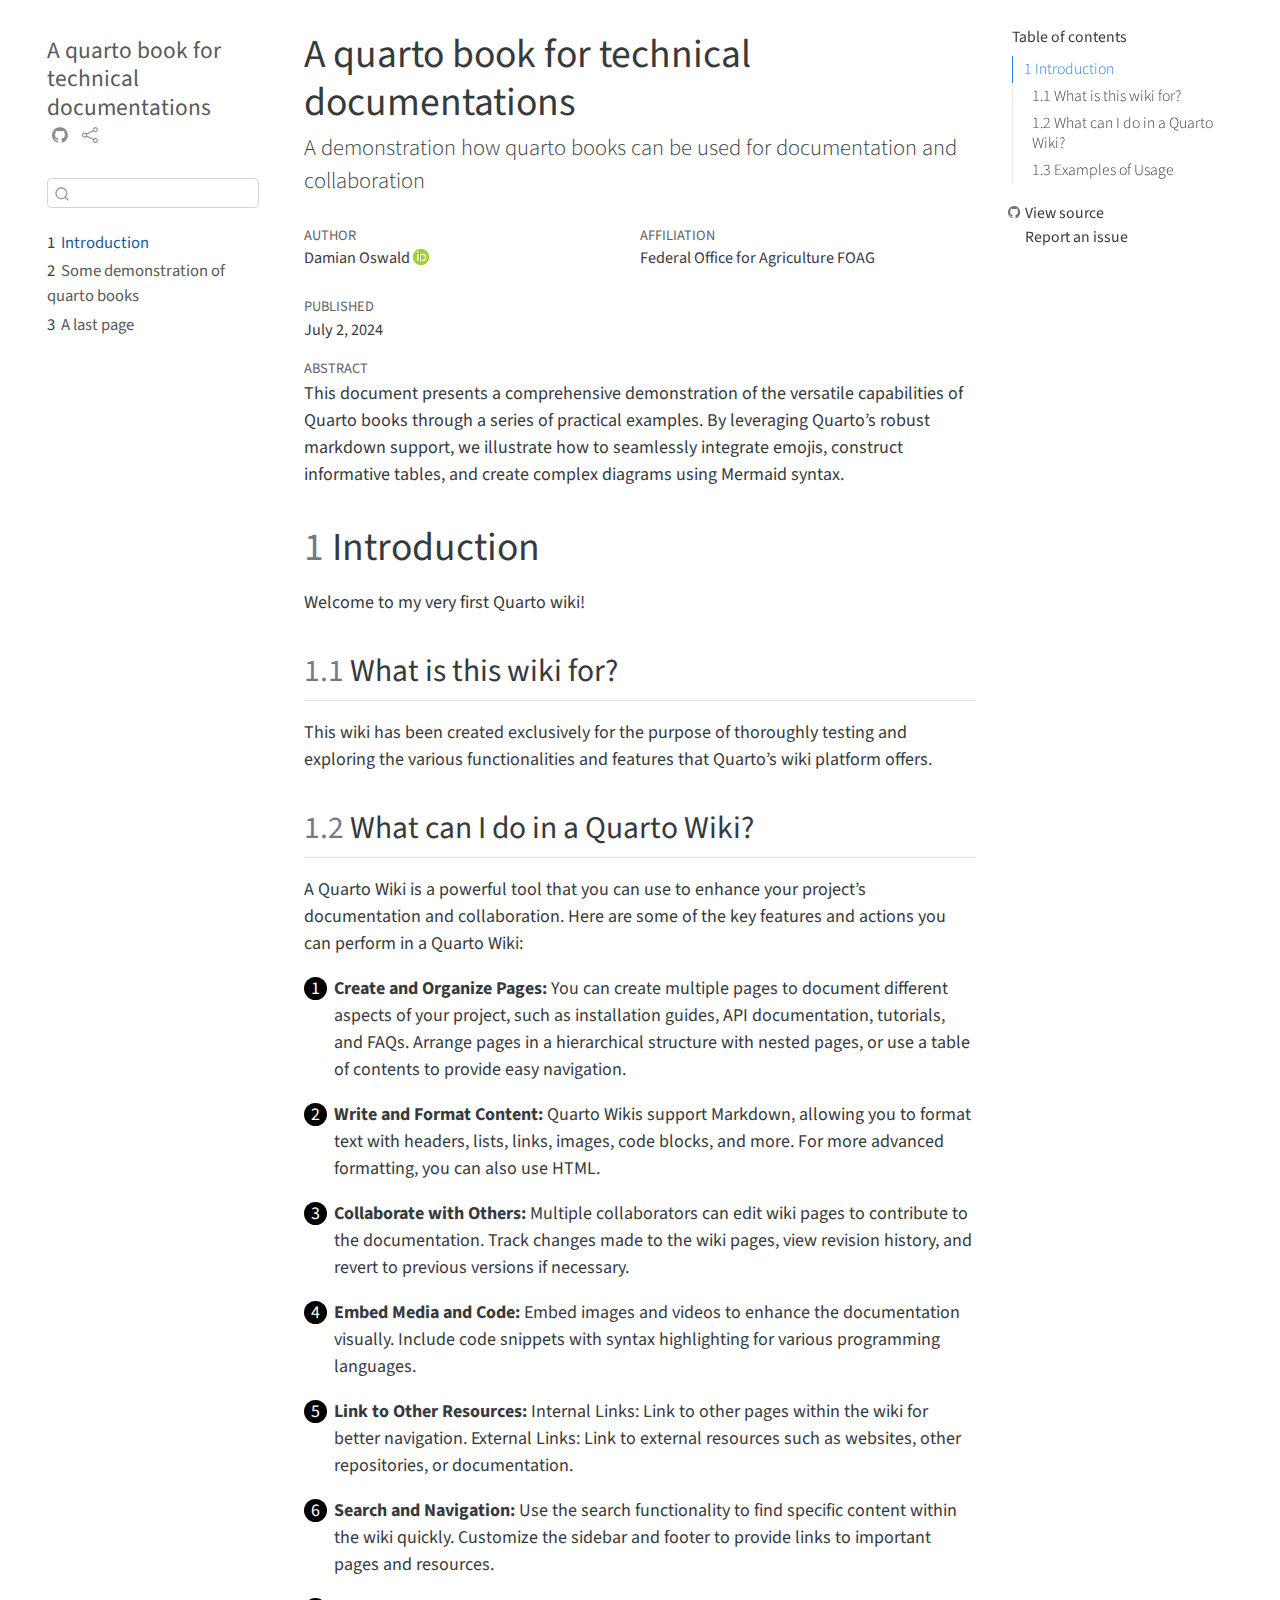
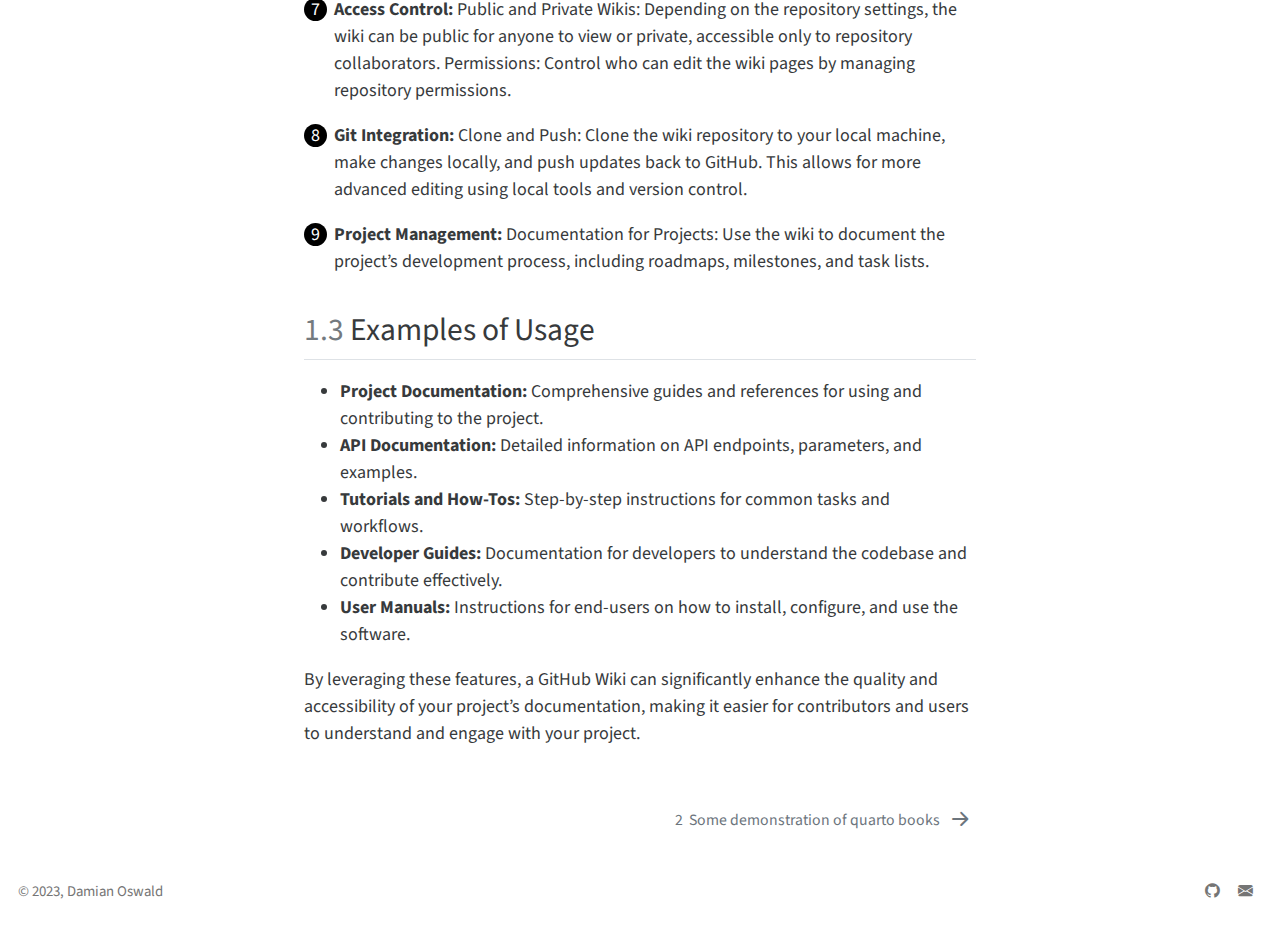
==== commit a9d17d77: "Add mermaid sequence diagram" ====
--- a/docs/index.html
+++ b/docs/index.html
@@ -7,7 +7,7 @@
 <meta name="viewport" content="width=device-width, initial-scale=1.0, user-scalable=yes">
 
 <meta name="author" content="Damian Oswald">
-<meta name="dcterms.date" content="2024-07-01">
+<meta name="dcterms.date" content="2024-07-02">
 
 <title>A quarto book for technical documentations</title>
 <style>
@@ -182,7 +182,7 @@
     <div>
     <div class="quarto-title-meta-heading">Published</div>
     <div class="quarto-title-meta-contents">
-      <p class="date">July 1, 2024</p>
+      <p class="date">July 2, 2024</p>
     </div>
   </div>
   
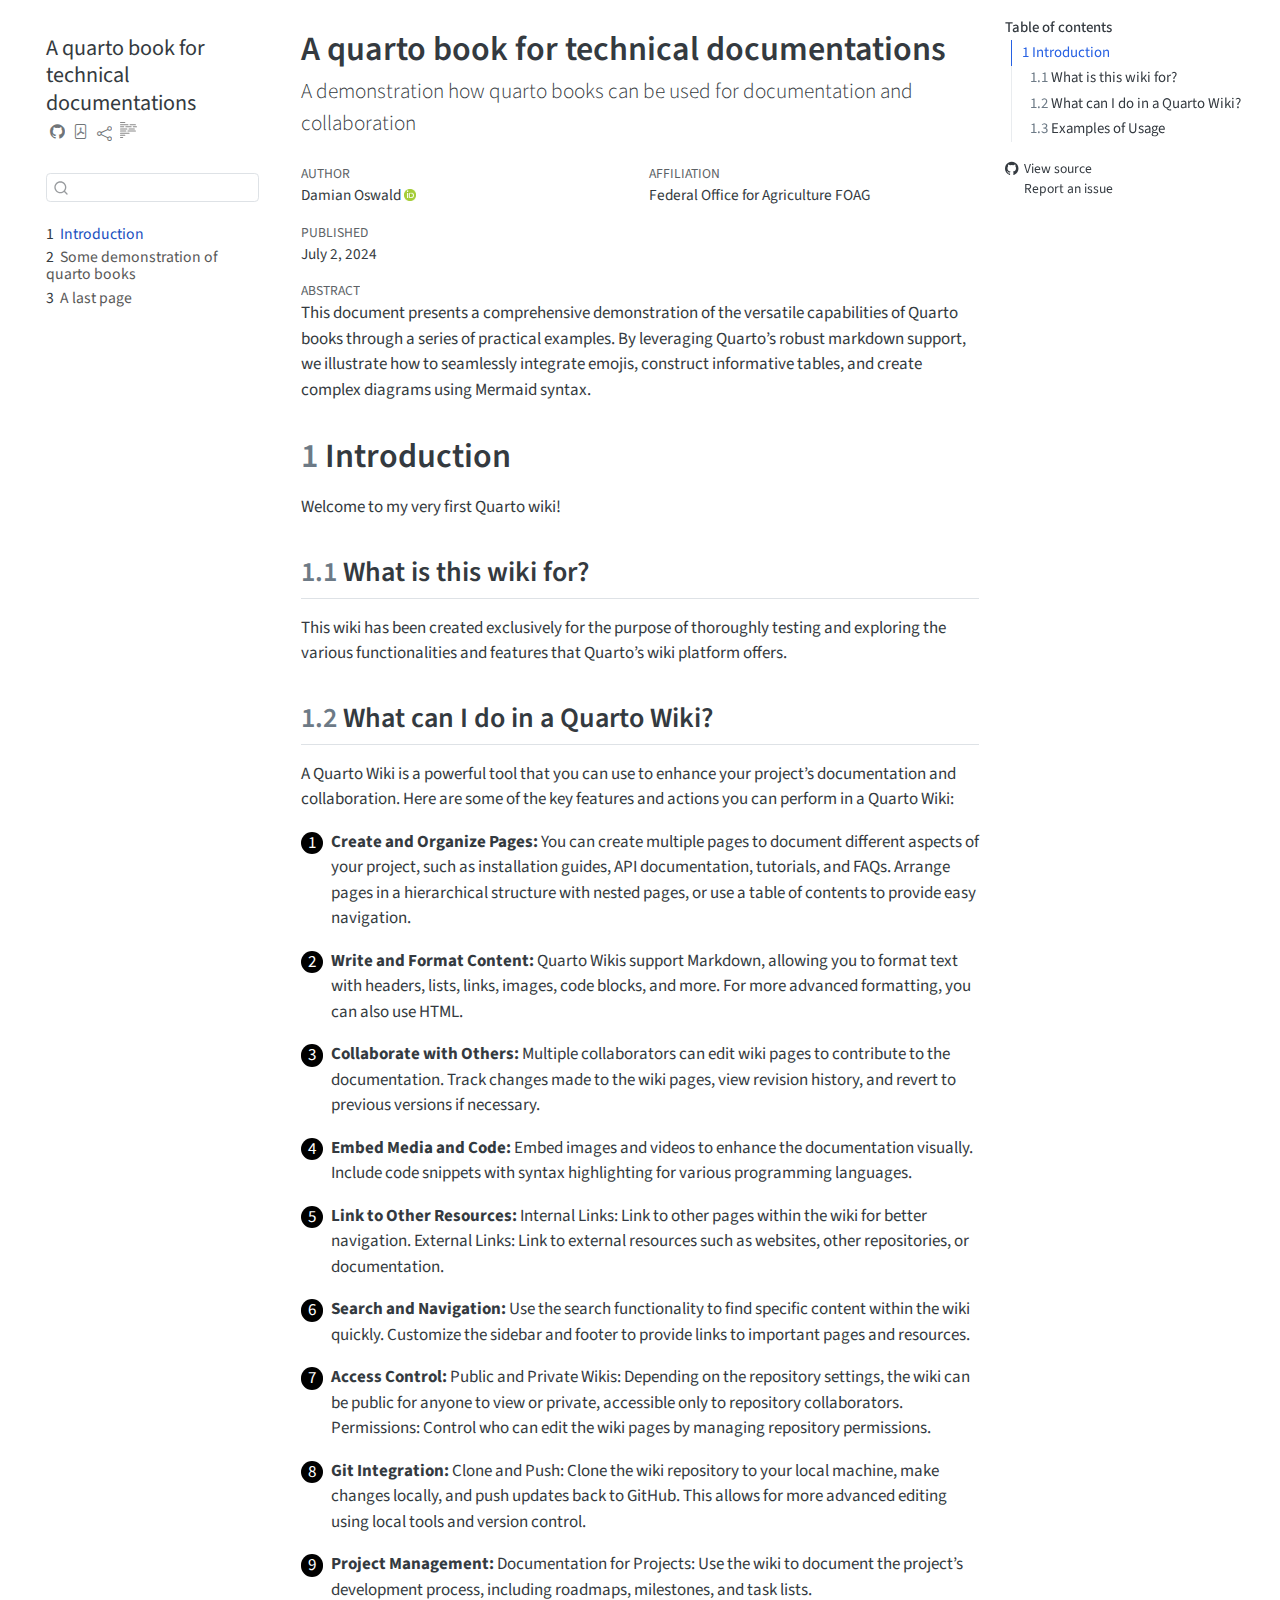
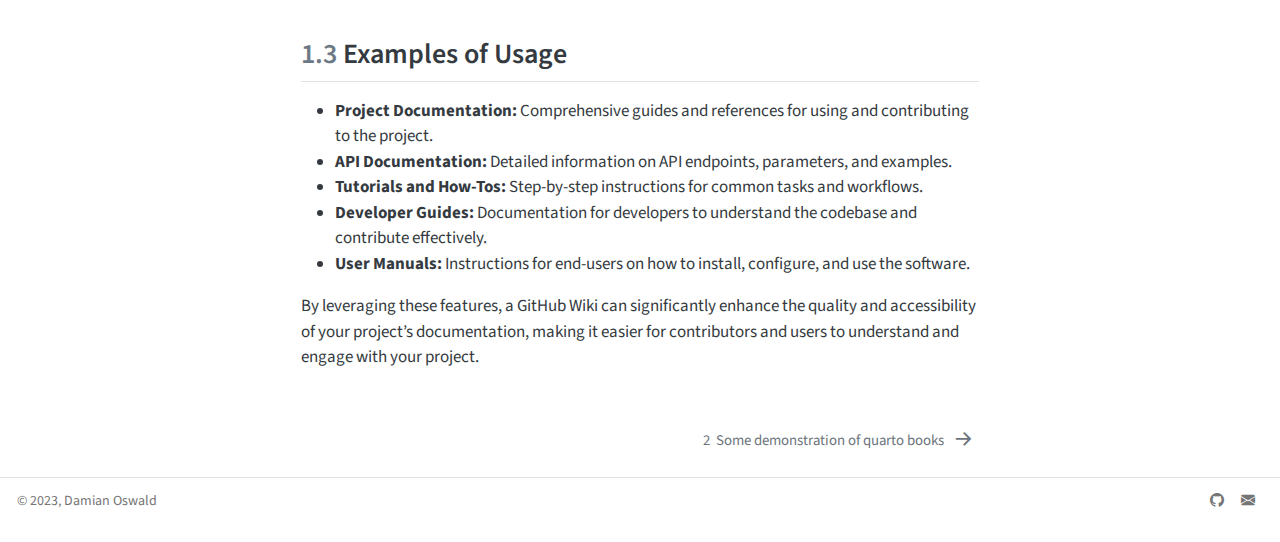
==== commit b4bd1955: "update files" ====
--- a/docs/index.html
+++ b/docs/index.html
@@ -2,7 +2,7 @@
 <html xmlns="http://www.w3.org/1999/xhtml" lang="en" xml:lang="en"><head>
 
 <meta charset="utf-8">
-<meta name="generator" content="quarto-1.2.269">
+<meta name="generator" content="quarto-1.5.29">
 
 <meta name="viewport" content="width=device-width, initial-scale=1.0, user-scalable=yes">
 
@@ -19,7 +19,7 @@
 ul.task-list{list-style: none;}
 ul.task-list li input[type="checkbox"] {
   width: 0.8em;
-  margin: 0 0.8em 0.2em -1.6em;
+  margin: 0 0.8em 0.2em -1em; /* quarto-specific, see https://github.com/quarto-dev/quarto-cli/issues/4556 */ 
   vertical-align: middle;
 }
 </style>
@@ -48,7 +48,13 @@
   "collapse-after": 3,
   "panel-placement": "start",
   "type": "textbox",
-  "limit": 20,
+  "limit": 50,
+  "keyboard-shortcut": [
+    "f",
+    "/",
+    "s"
+  ],
+  "show-item-context": false,
   "language": {
     "search-no-results-text": "No results",
     "search-matching-documents-text": "matching documents",
@@ -57,8 +63,10 @@
     "search-more-match-text": "more match in this document",
     "search-more-matches-text": "more matches in this document",
     "search-clear-button-title": "Clear",
+    "search-text-placeholder": "",
     "search-detached-cancel-button-title": "Cancel",
-    "search-submit-button-title": "Submit"
+    "search-submit-button-title": "Submit",
+    "search-label": "Search"
   }
 }</script>
 <script type="application/json" class="js-hypothesis-config">
@@ -68,6 +76,11 @@
 }
 </script>
 <script async="" src="https://hypothes.is/embed.js"></script>
+<script>
+  window.document.addEventListener("DOMContentLoaded", function (_event) {
+    document.body.classList.add('hypothesis-enabled');
+  });
+</script>
 
 
 </head>
@@ -76,11 +89,16 @@
 
 <div id="quarto-search-results"></div>
   <header id="quarto-header" class="headroom fixed-top">
-  <nav class="quarto-secondary-nav" data-bs-toggle="collapse" data-bs-target="#quarto-sidebar" aria-controls="quarto-sidebar" aria-expanded="false" aria-label="Toggle sidebar navigation" onclick="if (window.quartoToggleHeadroom) { window.quartoToggleHeadroom(); }">
-    <div class="container-fluid d-flex justify-content-between">
-      <h1 class="quarto-secondary-nav-title">A quarto book for technical documentations</h1>
-      <button type="button" class="quarto-btn-toggle btn" aria-label="Show secondary navigation">
-        <i class="bi bi-chevron-right"></i>
+  <nav class="quarto-secondary-nav">
+    <div class="container-fluid d-flex">
+      <button type="button" class="quarto-btn-toggle btn" data-bs-toggle="collapse" data-bs-target=".quarto-sidebar-collapse-item" aria-controls="quarto-sidebar" aria-expanded="false" aria-label="Toggle sidebar navigation" onclick="if (window.quartoToggleHeadroom) { window.quartoToggleHeadroom(); }">
+        <i class="bi bi-layout-text-sidebar-reverse"></i>
+      </button>
+        <nav class="quarto-page-breadcrumbs" aria-label="breadcrumb"><ol class="breadcrumb"><li class="breadcrumb-item"><a href="./index.html"><span class="chapter-number">1</span>&nbsp; <span class="chapter-title">Introduction</span></a></li></ol></nav>
+        <a class="flex-grow-1" role="button" data-bs-toggle="collapse" data-bs-target=".quarto-sidebar-collapse-item" aria-controls="quarto-sidebar" aria-expanded="false" aria-label="Toggle sidebar navigation" onclick="if (window.quartoToggleHeadroom) { window.quartoToggleHeadroom(); }">      
+        </a>
+      <button type="button" class="btn quarto-search-button" aria-label="" onclick="window.quartoOpenSearch();">
+        <i class="bi bi-search"></i>
       </button>
     </div>
   </nav>
@@ -88,76 +106,88 @@
 <!-- content -->
 <div id="quarto-content" class="quarto-container page-columns page-rows-contents page-layout-article">
 <!-- sidebar -->
-  <nav id="quarto-sidebar" class="sidebar collapse sidebar-navigation floating overflow-auto">
+  <nav id="quarto-sidebar" class="sidebar collapse collapse-horizontal quarto-sidebar-collapse-item sidebar-navigation floating overflow-auto">
     <div class="pt-lg-2 mt-2 text-left sidebar-header">
     <div class="sidebar-title mb-0 py-0">
       <a href="./">A quarto book for technical documentations</a> 
-        <div class="sidebar-tools-main">
-    <a href="https://github.com/damian-oswald/wiki-test" title="Source Code" class="sidebar-tool px-1"><i class="bi bi-github"></i></a>
-    <a href="" title="Share" id="sidebar-tool-dropdown-0" class="sidebar-tool dropdown-toggle px-1" data-bs-toggle="dropdown" aria-expanded="false"><i class="bi bi-share"></i></a>
-    <ul class="dropdown-menu" aria-labelledby="sidebar-tool-dropdown-0">
-        <li>
-          <a class="dropdown-item sidebar-tools-main-item" href="https://twitter.com/intent/tweet?url=|url|">
-            <i class="bi bi-bi-twitter pe-1"></i>
-          Twitter
-          </a>
-        </li>
-        <li>
-          <a class="dropdown-item sidebar-tools-main-item" href="https://www.linkedin.com/sharing/share-offsite/?url=|url|">
-            <i class="bi bi-bi-linkedin pe-1"></i>
-          LinkedIn
-          </a>
-        </li>
-    </ul>
+        <div class="sidebar-tools-main tools-wide">
+    <a href="https://github.com/damian-oswald/wiki-test" title="Source Code" class="quarto-navigation-tool px-1" aria-label="Source Code"><i class="bi bi-github"></i></a>
+    <a href="./A-quarto-book-for-technical-documentations.pdf" title="Download PDF" class="quarto-navigation-tool px-1" aria-label="Download PDF"><i class="bi bi-file-pdf"></i></a>
+    <div class="dropdown">
+      <a href="" title="Share" id="quarto-navigation-tool-dropdown-0" class="quarto-navigation-tool dropdown-toggle px-1" data-bs-toggle="dropdown" aria-expanded="false" aria-label="Share"><i class="bi bi-share"></i></a>
+      <ul class="dropdown-menu" aria-labelledby="quarto-navigation-tool-dropdown-0">
+          <li>
+            <a class="dropdown-item sidebar-tools-main-item" href="https://twitter.com/intent/tweet?url=|url|">
+              <i class="bi bi-twitter pe-1"></i>
+            Twitter
+            </a>
+          </li>
+          <li>
+            <a class="dropdown-item sidebar-tools-main-item" href="https://www.linkedin.com/sharing/share-offsite/?url=|url|">
+              <i class="bi bi-linkedin pe-1"></i>
+            LinkedIn
+            </a>
+          </li>
+      </ul>
+    </div>
+  <a href="" class="quarto-reader-toggle quarto-navigation-tool px-1" onclick="window.quartoToggleReader(); return false;" title="Toggle reader mode">
+  <div class="quarto-reader-toggle-btn">
+  <i class="bi"></i>
+  </div>
+</a>
 </div>
     </div>
       </div>
-      <div class="mt-2 flex-shrink-0 align-items-center">
+        <div class="mt-2 flex-shrink-0 align-items-center">
         <div class="sidebar-search">
         <div id="quarto-search" class="" title="Search"></div>
         </div>
-      </div>
+        </div>
     <div class="sidebar-menu-container"> 
     <ul class="list-unstyled mt-1">
         <li class="sidebar-item">
   <div class="sidebar-item-container"> 
-  <a href="./index.html" class="sidebar-item-text sidebar-link active"><span class="chapter-number">1</span>&nbsp; <span class="chapter-title">Introduction</span></a>
+  <a href="./index.html" class="sidebar-item-text sidebar-link active">
+ <span class="menu-text"><span class="chapter-number">1</span>&nbsp; <span class="chapter-title">Introduction</span></span></a>
   </div>
 </li>
         <li class="sidebar-item">
   <div class="sidebar-item-container"> 
-  <a href="./demo.html" class="sidebar-item-text sidebar-link"><span class="chapter-number">2</span>&nbsp; <span class="chapter-title">Some demonstration of quarto books</span></a>
+  <a href="./demo.html" class="sidebar-item-text sidebar-link">
+ <span class="menu-text"><span class="chapter-number">2</span>&nbsp; <span class="chapter-title">Some demonstration of quarto books</span></span></a>
   </div>
 </li>
         <li class="sidebar-item">
   <div class="sidebar-item-container"> 
-  <a href="./last.html" class="sidebar-item-text sidebar-link"><span class="chapter-number">3</span>&nbsp; <span class="chapter-title">A last page</span></a>
+  <a href="./last.html" class="sidebar-item-text sidebar-link">
+ <span class="menu-text"><span class="chapter-number">3</span>&nbsp; <span class="chapter-title">A last page</span></span></a>
   </div>
 </li>
     </ul>
     </div>
 </nav>
+<div id="quarto-sidebar-glass" class="quarto-sidebar-collapse-item" data-bs-toggle="collapse" data-bs-target=".quarto-sidebar-collapse-item"></div>
 <!-- margin-sidebar -->
     <div id="quarto-margin-sidebar" class="sidebar margin-sidebar">
         <nav id="TOC" role="doc-toc" class="toc-active">
     <h2 id="toc-title">Table of contents</h2>
    
   <ul>
-  <li><a href="#introduction" id="toc-introduction" class="nav-link active" data-scroll-target="#introduction"><span class="toc-section-number">1</span>  Introduction</a>
+  <li><a href="#introduction" id="toc-introduction" class="nav-link active" data-scroll-target="#introduction"><span class="header-section-number">1</span> Introduction</a>
   <ul class="collapse">
-  <li><a href="#what-is-this-wiki-for" id="toc-what-is-this-wiki-for" class="nav-link" data-scroll-target="#what-is-this-wiki-for"><span class="toc-section-number">1.1</span>  What is this wiki for?</a></li>
-  <li><a href="#what-can-i-do-in-a-quarto-wiki" id="toc-what-can-i-do-in-a-quarto-wiki" class="nav-link" data-scroll-target="#what-can-i-do-in-a-quarto-wiki"><span class="toc-section-number">1.2</span>  What can I do in a Quarto Wiki?</a></li>
-  <li><a href="#examples-of-usage" id="toc-examples-of-usage" class="nav-link" data-scroll-target="#examples-of-usage"><span class="toc-section-number">1.3</span>  Examples of Usage</a></li>
+  <li><a href="#what-is-this-wiki-for" id="toc-what-is-this-wiki-for" class="nav-link" data-scroll-target="#what-is-this-wiki-for"><span class="header-section-number">1.1</span> What is this wiki for?</a></li>
+  <li><a href="#what-can-i-do-in-a-quarto-wiki" id="toc-what-can-i-do-in-a-quarto-wiki" class="nav-link" data-scroll-target="#what-can-i-do-in-a-quarto-wiki"><span class="header-section-number">1.2</span> What can I do in a Quarto Wiki?</a></li>
+  <li><a href="#examples-of-usage" id="toc-examples-of-usage" class="nav-link" data-scroll-target="#examples-of-usage"><span class="header-section-number">1.3</span> Examples of Usage</a></li>
   </ul></li>
   </ul>
-<div class="toc-actions"><div><i class="bi bi-github"></i></div><div class="action-links"><p><a href="https://github.com/damian-oswald/wiki-test/blob/main/index.qmd" class="toc-action">View source</a></p><p><a href="https://github.com/damian-oswald/wiki-test/issues/new" class="toc-action">Report an issue</a></p></div></div></nav>
+<div class="toc-actions"><ul><li><a href="https://github.com/damian-oswald/wiki-test/blob/main/index.qmd" class="toc-action"><i class="bi bi-github"></i>View source</a></li><li><a href="https://github.com/damian-oswald/wiki-test/issues/new" class="toc-action"><i class="bi empty"></i>Report an issue</a></li></ul></div></nav>
     </div>
 <!-- main -->
 <main class="content" id="quarto-document-content">
 
 <header id="title-block-header" class="quarto-title-block default">
 <div class="quarto-title">
-<h1 class="title d-none d-lg-block">A quarto book for technical documentations</h1>
+<h1 class="title">A quarto book for technical documentations</h1>
 <p class="subtitle lead">A demonstration how quarto books can be used for documentation and collaboration</p>
 </div>
 
@@ -167,14 +197,14 @@
   <div class="quarto-title-meta-heading">Affiliation</div>
   
     <div class="quarto-title-meta-contents">
-    Damian Oswald <a href="https://orcid.org/0009-0008-0658-7697" class="quarto-title-author-orcid"> <img src="[data-uri]"></a>
-  </div>
-    <div class="quarto-title-meta-contents">
+    <p class="author">Damian Oswald <a href="https://orcid.org/0009-0008-0658-7697" class="quarto-title-author-orcid"> <img src="[data-uri]"></a></p>
+  </div>
+  <div class="quarto-title-meta-contents">
         <p class="affiliation">
             Federal Office for Agriculture FOAG
           </p>
       </div>
-    </div>
+  </div>
 
 <div class="quarto-title-meta">
 
@@ -191,12 +221,14 @@
   
 <div>
   <div class="abstract">
-    <div class="abstract-title">Abstract</div>
+    <div class="block-title">Abstract</div>
     This document presents a comprehensive demonstration of the versatile capabilities of Quarto books through a series of practical examples. By leveraging Quarto’s robust markdown support, we illustrate how to seamlessly integrate emojis, construct informative tables, and create complex diagrams using Mermaid syntax.
   </div>
 </div>
 
+
 </header>
+
 
 <section id="introduction" class="level1" data-number="1">
 <h1 data-number="1"><span class="header-section-number">1</span> Introduction</h1>
@@ -263,12 +295,15 @@
     icon: icon
   };
   anchorJS.add('.anchored');
-  const clipboard = new window.ClipboardJS('.code-copy-button', {
-    target: function(trigger) {
-      return trigger.previousElementSibling;
-    }
-  });
-  clipboard.on('success', function(e) {
+  const isCodeAnnotation = (el) => {
+    for (const clz of el.classList) {
+      if (clz.startsWith('code-annotation-')) {                     
+        return true;
+      }
+    }
+    return false;
+  }
+  const onCopySuccess = function(e) {
     // button target
     const button = e.trigger;
     // don't keep focus
@@ -300,11 +335,50 @@
     }, 1000);
     // clear code selection
     e.clearSelection();
+  }
+  const getTextToCopy = function(trigger) {
+      const codeEl = trigger.previousElementSibling.cloneNode(true);
+      for (const childEl of codeEl.children) {
+        if (isCodeAnnotation(childEl)) {
+          childEl.remove();
+        }
+      }
+      return codeEl.innerText;
+  }
+  const clipboard = new window.ClipboardJS('.code-copy-button:not([data-in-quarto-modal])', {
+    text: getTextToCopy
   });
-  function tippyHover(el, contentFn) {
+  clipboard.on('success', onCopySuccess);
+  if (window.document.getElementById('quarto-embedded-source-code-modal')) {
+    // For code content inside modals, clipBoardJS needs to be initialized with a container option
+    // TODO: Check when it could be a function (https://github.com/zenorocha/clipboard.js/issues/860)
+    const clipboardModal = new window.ClipboardJS('.code-copy-button[data-in-quarto-modal]', {
+      text: getTextToCopy,
+      container: window.document.getElementById('quarto-embedded-source-code-modal')
+    });
+    clipboardModal.on('success', onCopySuccess);
+  }
+    var localhostRegex = new RegExp(/^(?:http|https):\/\/localhost\:?[0-9]*\//);
+    var mailtoRegex = new RegExp(/^mailto:/);
+      var filterRegex = new RegExp('/' + window.location.host + '/');
+    var isInternal = (href) => {
+        return filterRegex.test(href) || localhostRegex.test(href) || mailtoRegex.test(href);
+    }
+    // Inspect non-navigation links and adorn them if external
+ 	var links = window.document.querySelectorAll('a[href]:not(.nav-link):not(.navbar-brand):not(.toc-action):not(.sidebar-link):not(.sidebar-item-toggle):not(.pagination-link):not(.no-external):not([aria-hidden]):not(.dropdown-item):not(.quarto-navigation-tool):not(.about-link)');
+    for (var i=0; i<links.length; i++) {
+      const link = links[i];
+      if (!isInternal(link.href)) {
+        // undo the damage that might have been done by quarto-nav.js in the case of
+        // links that we want to consider external
+        if (link.dataset.originalHref !== undefined) {
+          link.href = link.dataset.originalHref;
+        }
+      }
+    }
+  function tippyHover(el, contentFn, onTriggerFn, onUntriggerFn) {
     const config = {
       allowHTML: true,
-      content: contentFn,
       maxWidth: 500,
       delay: 100,
       arrow: false,
@@ -314,8 +388,17 @@
       interactive: true,
       interactiveBorder: 10,
       theme: 'quarto',
-      placement: 'bottom-start'
+      placement: 'bottom-start',
     };
+    if (contentFn) {
+      config.content = contentFn;
+    }
+    if (onTriggerFn) {
+      config.onTrigger = onTriggerFn;
+    }
+    if (onUntriggerFn) {
+      config.onUntrigger = onUntriggerFn;
+    }
     window.tippy(el, config); 
   }
   const noterefs = window.document.querySelectorAll('a[role="doc-noteref"]');
@@ -327,9 +410,245 @@
       try { href = new URL(href).hash; } catch {}
       const id = href.replace(/^#\/?/, "");
       const note = window.document.getElementById(id);
-      return note.innerHTML;
+      if (note) {
+        return note.innerHTML;
+      } else {
+        return "";
+      }
     });
   }
+  const xrefs = window.document.querySelectorAll('a.quarto-xref');
+  const processXRef = (id, note) => {
+    // Strip column container classes
+    const stripColumnClz = (el) => {
+      el.classList.remove("page-full", "page-columns");
+      if (el.children) {
+        for (const child of el.children) {
+          stripColumnClz(child);
+        }
+      }
+    }
+    stripColumnClz(note)
+    if (id === null || id.startsWith('sec-')) {
+      // Special case sections, only their first couple elements
+      const container = document.createElement("div");
+      if (note.children && note.children.length > 2) {
+        container.appendChild(note.children[0].cloneNode(true));
+        for (let i = 1; i < note.children.length; i++) {
+          const child = note.children[i];
+          if (child.tagName === "P" && child.innerText === "") {
+            continue;
+          } else {
+            container.appendChild(child.cloneNode(true));
+            break;
+          }
+        }
+        if (window.Quarto?.typesetMath) {
+          window.Quarto.typesetMath(container);
+        }
+        return container.innerHTML
+      } else {
+        if (window.Quarto?.typesetMath) {
+          window.Quarto.typesetMath(note);
+        }
+        return note.innerHTML;
+      }
+    } else {
+      // Remove any anchor links if they are present
+      const anchorLink = note.querySelector('a.anchorjs-link');
+      if (anchorLink) {
+        anchorLink.remove();
+      }
+      if (window.Quarto?.typesetMath) {
+        window.Quarto.typesetMath(note);
+      }
+      // TODO in 1.5, we should make sure this works without a callout special case
+      if (note.classList.contains("callout")) {
+        return note.outerHTML;
+      } else {
+        return note.innerHTML;
+      }
+    }
+  }
+  for (var i=0; i<xrefs.length; i++) {
+    const xref = xrefs[i];
+    tippyHover(xref, undefined, function(instance) {
+      instance.disable();
+      let url = xref.getAttribute('href');
+      let hash = undefined; 
+      if (url.startsWith('#')) {
+        hash = url;
+      } else {
+        try { hash = new URL(url).hash; } catch {}
+      }
+      if (hash) {
+        const id = hash.replace(/^#\/?/, "");
+        const note = window.document.getElementById(id);
+        if (note !== null) {
+          try {
+            const html = processXRef(id, note.cloneNode(true));
+            instance.setContent(html);
+          } finally {
+            instance.enable();
+            instance.show();
+          }
+        } else {
+          // See if we can fetch this
+          fetch(url.split('#')[0])
+          .then(res => res.text())
+          .then(html => {
+            const parser = new DOMParser();
+            const htmlDoc = parser.parseFromString(html, "text/html");
+            const note = htmlDoc.getElementById(id);
+            if (note !== null) {
+              const html = processXRef(id, note);
+              instance.setContent(html);
+            } 
+          }).finally(() => {
+            instance.enable();
+            instance.show();
+          });
+        }
+      } else {
+        // See if we can fetch a full url (with no hash to target)
+        // This is a special case and we should probably do some content thinning / targeting
+        fetch(url)
+        .then(res => res.text())
+        .then(html => {
+          const parser = new DOMParser();
+          const htmlDoc = parser.parseFromString(html, "text/html");
+          const note = htmlDoc.querySelector('main.content');
+          if (note !== null) {
+            // This should only happen for chapter cross references
+            // (since there is no id in the URL)
+            // remove the first header
+            if (note.children.length > 0 && note.children[0].tagName === "HEADER") {
+              note.children[0].remove();
+            }
+            const html = processXRef(null, note);
+            instance.setContent(html);
+          } 
+        }).finally(() => {
+          instance.enable();
+          instance.show();
+        });
+      }
+    }, function(instance) {
+    });
+  }
+      let selectedAnnoteEl;
+      const selectorForAnnotation = ( cell, annotation) => {
+        let cellAttr = 'data-code-cell="' + cell + '"';
+        let lineAttr = 'data-code-annotation="' +  annotation + '"';
+        const selector = 'span[' + cellAttr + '][' + lineAttr + ']';
+        return selector;
+      }
+      const selectCodeLines = (annoteEl) => {
+        const doc = window.document;
+        const targetCell = annoteEl.getAttribute("data-target-cell");
+        const targetAnnotation = annoteEl.getAttribute("data-target-annotation");
+        const annoteSpan = window.document.querySelector(selectorForAnnotation(targetCell, targetAnnotation));
+        const lines = annoteSpan.getAttribute("data-code-lines").split(",");
+        const lineIds = lines.map((line) => {
+          return targetCell + "-" + line;
+        })
+        let top = null;
+        let height = null;
+        let parent = null;
+        if (lineIds.length > 0) {
+            //compute the position of the single el (top and bottom and make a div)
+            const el = window.document.getElementById(lineIds[0]);
+            top = el.offsetTop;
+            height = el.offsetHeight;
+            parent = el.parentElement.parentElement;
+          if (lineIds.length > 1) {
+            const lastEl = window.document.getElementById(lineIds[lineIds.length - 1]);
+            const bottom = lastEl.offsetTop + lastEl.offsetHeight;
+            height = bottom - top;
+          }
+          if (top !== null && height !== null && parent !== null) {
+            // cook up a div (if necessary) and position it 
+            let div = window.document.getElementById("code-annotation-line-highlight");
+            if (div === null) {
+              div = window.document.createElement("div");
+              div.setAttribute("id", "code-annotation-line-highlight");
+              div.style.position = 'absolute';
+              parent.appendChild(div);
+            }
+            div.style.top = top - 2 + "px";
+            div.style.height = height + 4 + "px";
+            div.style.left = 0;
+            let gutterDiv = window.document.getElementById("code-annotation-line-highlight-gutter");
+            if (gutterDiv === null) {
+              gutterDiv = window.document.createElement("div");
+              gutterDiv.setAttribute("id", "code-annotation-line-highlight-gutter");
+              gutterDiv.style.position = 'absolute';
+              const codeCell = window.document.getElementById(targetCell);
+              const gutter = codeCell.querySelector('.code-annotation-gutter');
+              gutter.appendChild(gutterDiv);
+            }
+            gutterDiv.style.top = top - 2 + "px";
+            gutterDiv.style.height = height + 4 + "px";
+          }
+          selectedAnnoteEl = annoteEl;
+        }
+      };
+      const unselectCodeLines = () => {
+        const elementsIds = ["code-annotation-line-highlight", "code-annotation-line-highlight-gutter"];
+        elementsIds.forEach((elId) => {
+          const div = window.document.getElementById(elId);
+          if (div) {
+            div.remove();
+          }
+        });
+        selectedAnnoteEl = undefined;
+      };
+        // Handle positioning of the toggle
+    window.addEventListener(
+      "resize",
+      throttle(() => {
+        elRect = undefined;
+        if (selectedAnnoteEl) {
+          selectCodeLines(selectedAnnoteEl);
+        }
+      }, 10)
+    );
+    function throttle(fn, ms) {
+    let throttle = false;
+    let timer;
+      return (...args) => {
+        if(!throttle) { // first call gets through
+            fn.apply(this, args);
+            throttle = true;
+        } else { // all the others get throttled
+            if(timer) clearTimeout(timer); // cancel #2
+            timer = setTimeout(() => {
+              fn.apply(this, args);
+              timer = throttle = false;
+            }, ms);
+        }
+      };
+    }
+      // Attach click handler to the DT
+      const annoteDls = window.document.querySelectorAll('dt[data-target-cell]');
+      for (const annoteDlNode of annoteDls) {
+        annoteDlNode.addEventListener('click', (event) => {
+          const clickedEl = event.target;
+          if (clickedEl !== selectedAnnoteEl) {
+            unselectCodeLines();
+            const activeEl = window.document.querySelector('dt[data-target-cell].code-annotation-active');
+            if (activeEl) {
+              activeEl.classList.remove('code-annotation-active');
+            }
+            selectCodeLines(clickedEl);
+            clickedEl.classList.add('code-annotation-active');
+          } else {
+            // Unselect the line
+            unselectCodeLines();
+            clickedEl.classList.remove('code-annotation-active');
+          }
+        });
+      }
   const findCites = (el) => {
     const parentEl = el.parentElement;
     if (parentEl) {
@@ -373,7 +692,7 @@
   <div class="nav-page nav-page-previous">
   </div>
   <div class="nav-page nav-page-next">
-      <a href="./demo.html" class="pagination-link">
+      <a href="./demo.html" class="pagination-link" aria-label="Some demonstration of quarto books">
         <span class="nav-page-text"><span class="chapter-number">2</span>&nbsp; <span class="chapter-title">Some demonstration of quarto books</span></span> <i class="bi bi-arrow-right-short"></i>
       </a>
   </div>
@@ -381,7 +700,12 @@
 </div> <!-- /content -->
 <footer class="footer">
   <div class="nav-footer">
-    <div class="nav-footer-left">© 2023, Damian Oswald</div>   
+    <div class="nav-footer-left">
+<p>© 2023, Damian Oswald</p>
+</div>   
+    <div class="nav-footer-center">
+      &nbsp;
+    <div class="toc-actions d-sm-block d-md-none"><ul><li><a href="https://github.com/damian-oswald/wiki-test/blob/main/index.qmd" class="toc-action"><i class="bi bi-github"></i>View source</a></li><li><a href="https://github.com/damian-oswald/wiki-test/issues/new" class="toc-action"><i class="bi empty"></i>Report an issue</a></li></ul></div></div>
     <div class="nav-footer-right">
       <ul class="footer-items list-unstyled">
     <li class="nav-item compact">
@@ -403,4 +727,5 @@
 
 
 
+
 </body></html>--- a/docs/site_libs/quarto-html/quarto-syntax-highlighting.css
+++ b/docs/site_libs/quarto-html/quarto-syntax-highlighting.css
@@ -55,62 +55,86 @@
 
 code span.ot {
   color: #003B4F;
+  font-style: inherit;
 }
 
 code span.at {
   color: #657422;
+  font-style: inherit;
 }
 
 code span.ss {
   color: #20794D;
+  font-style: inherit;
 }
 
 code span.an {
   color: #5E5E5E;
+  font-style: inherit;
 }
 
 code span.fu {
   color: #4758AB;
+  font-style: inherit;
 }
 
 code span.st {
   color: #20794D;
+  font-style: inherit;
 }
 
 code span.cf {
   color: #003B4F;
+  font-weight: bold;
+  font-style: inherit;
 }
 
 code span.op {
   color: #5E5E5E;
+  font-style: inherit;
 }
 
 code span.er {
   color: #AD0000;
+  font-style: inherit;
 }
 
 code span.bn {
   color: #AD0000;
+  font-style: inherit;
 }
 
 code span.al {
   color: #AD0000;
+  font-style: inherit;
 }
 
 code span.va {
   color: #111111;
+  font-style: inherit;
+}
+
+code span.bu {
+  font-style: inherit;
+}
+
+code span.ex {
+  font-style: inherit;
 }
 
 code span.pp {
   color: #AD0000;
+  font-style: inherit;
 }
 
 code span.in {
   color: #5E5E5E;
+  font-style: inherit;
 }
 
 code span.vs {
   color: #20794D;
+  font-style: inherit;
 }
 
 code span.wa {
@@ -125,22 +149,27 @@
 
 code span.im {
   color: #00769E;
+  font-style: inherit;
 }
 
 code span.ch {
   color: #20794D;
+  font-style: inherit;
 }
 
 code span.dt {
   color: #AD0000;
+  font-style: inherit;
 }
 
 code span.fl {
   color: #AD0000;
+  font-style: inherit;
 }
 
 code span.co {
   color: #5E5E5E;
+  font-style: inherit;
 }
 
 code span.cv {
@@ -150,18 +179,23 @@
 
 code span.cn {
   color: #8f5902;
+  font-style: inherit;
 }
 
 code span.sc {
   color: #5E5E5E;
+  font-style: inherit;
 }
 
 code span.dv {
   color: #AD0000;
+  font-style: inherit;
 }
 
 code span.kw {
   color: #003B4F;
+  font-weight: bold;
+  font-style: inherit;
 }
 
 .prevent-inlining {
